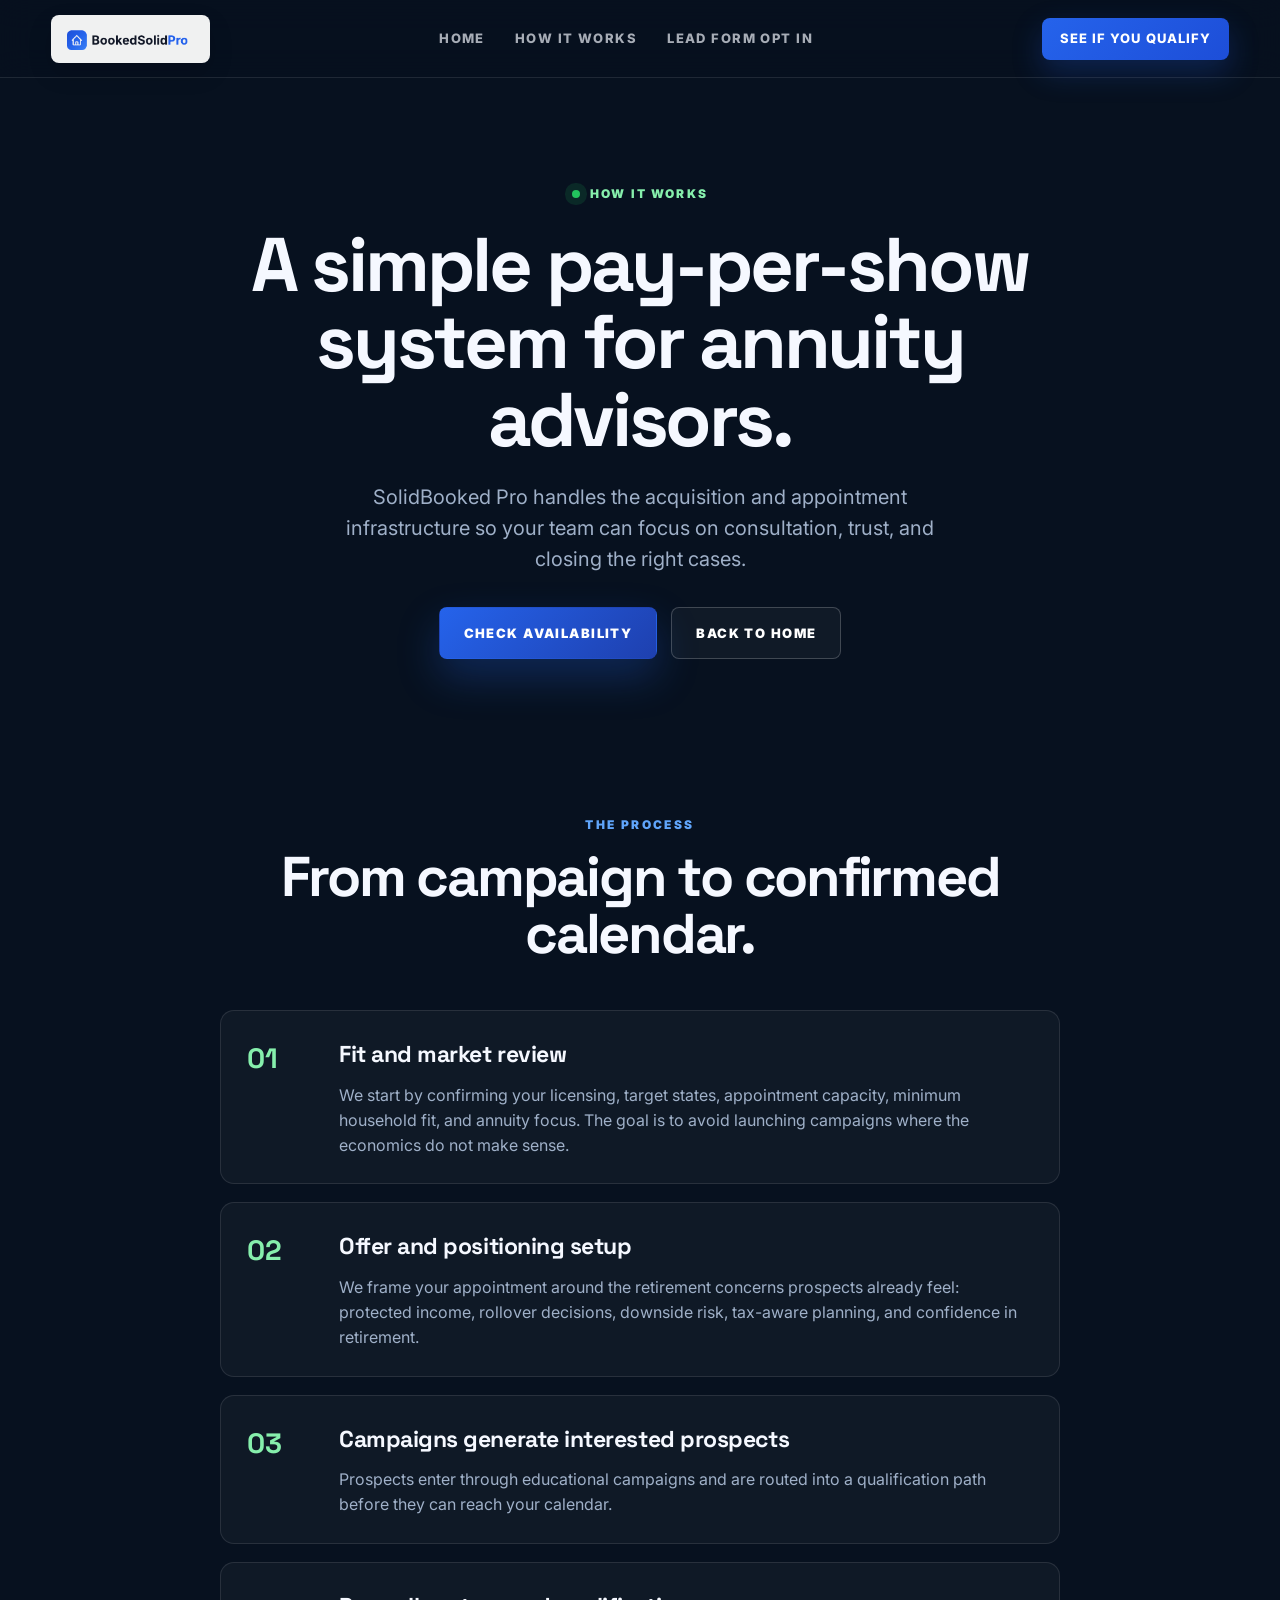
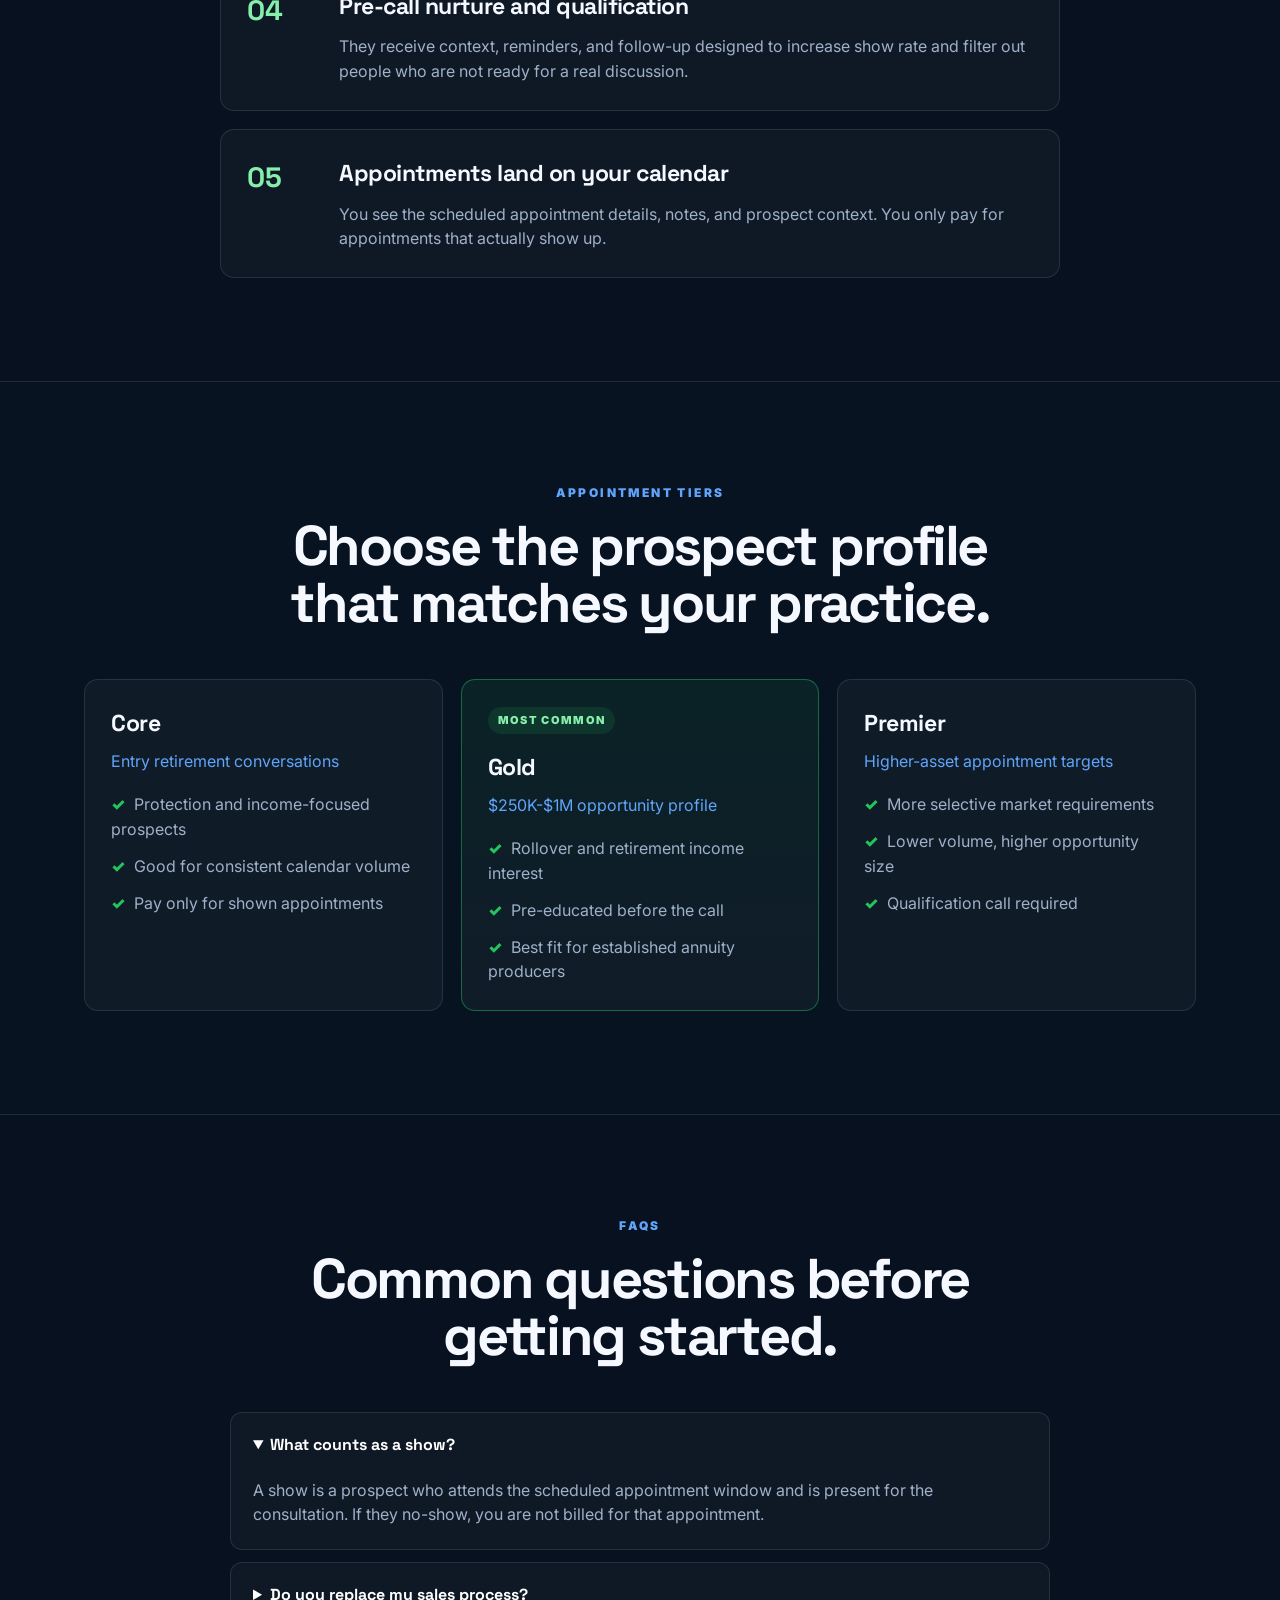
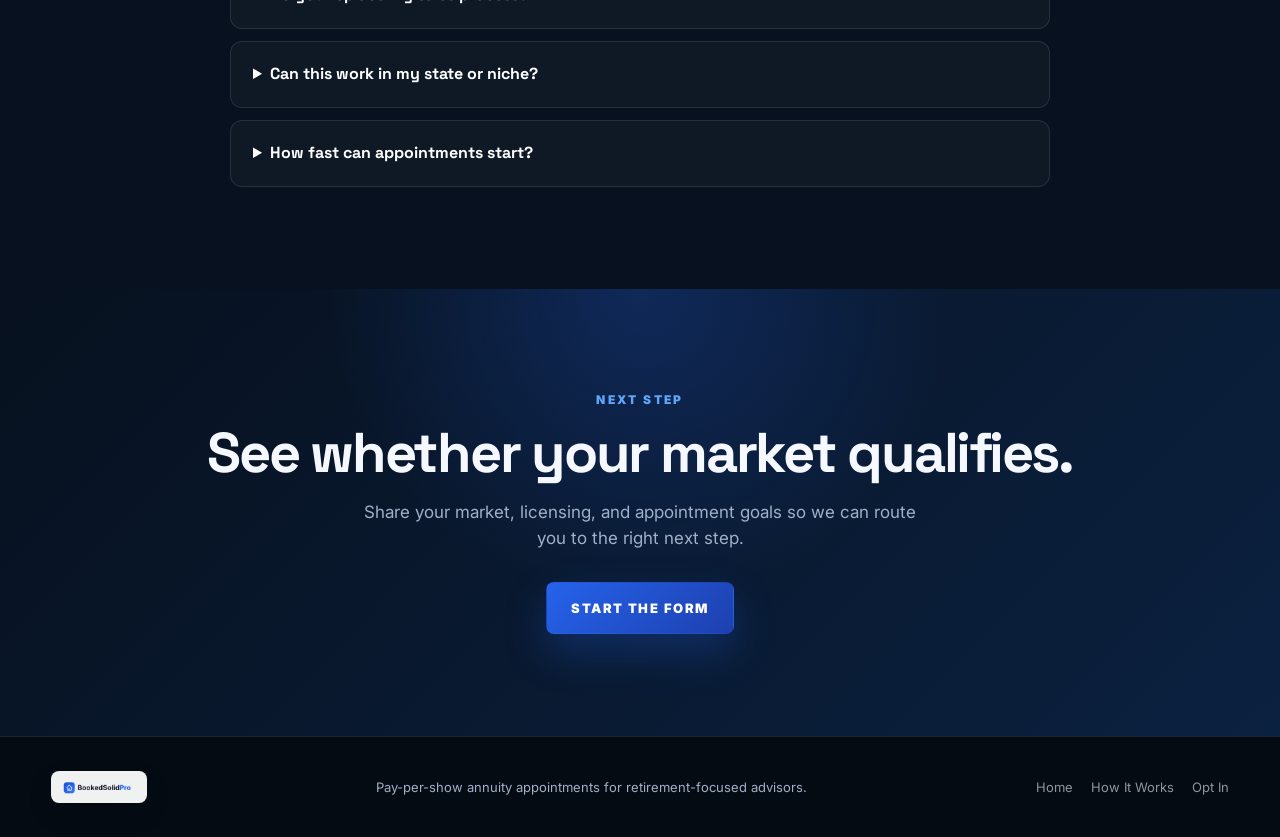
==== how-it-works/index.html @ ab2d8a5e "Build annuity appointment microsite" ====
<!doctype html>
<html lang="en">
<head>
  <meta charset="utf-8">
  <meta name="viewport" content="width=device-width, initial-scale=1">
  <title>How It Works | SolidBooked Pro</title>
  <meta name="description" content="How SolidBooked Pro qualifies, educates, books, and confirms annuity appointments on a pay-per-show model.">
  <link rel="icon" type="image/png" href="/assets/logo.png">
  <link rel="preconnect" href="https://fonts.googleapis.com">
  <link rel="preconnect" href="https://fonts.gstatic.com" crossorigin>
  <link href="https://fonts.googleapis.com/css2?family=Inter:wght@400;500;600;700;800;900&family=Space+Grotesk:wght@500;600;700&display=swap" rel="stylesheet">
  <link rel="stylesheet" href="/assets/styles.css">
</head>
<body>
  <header class="site-nav">
    <a class="brand" href="/" aria-label="SolidBooked Pro home"><img src="/assets/logo.png" alt="SolidBooked Pro"></a>
    <nav class="nav-links" aria-label="Primary navigation">
      <a href="/">Home</a>
      <a href="/how-it-works/">How It Works</a>
      <a href="/lp/promo-offer-vll/">Lead Form Opt In</a>
    </nav>
    <a class="nav-btn" href="/lp/promo-offer-vll/">See If You Qualify</a>
  </header>

  <main>
    <section class="hero centered compact">
      <p class="kicker"><span></span> How It Works</p>
      <h1>A simple pay-per-show system for annuity advisors.</h1>
      <p class="hero-lead">SolidBooked Pro handles the acquisition and appointment infrastructure so your team can focus on consultation, trust, and closing the right cases.</p>
      <div class="cta-row center">
        <a class="btn primary" href="/lp/promo-offer-vll/">Check Availability</a>
        <a class="btn secondary" href="/">Back to Home</a>
      </div>
    </section>

    <section class="section process-section">
      <div class="section-head">
        <p class="eyebrow">The Process</p>
        <h2>From campaign to confirmed calendar.</h2>
      </div>
      <div class="timeline">
        <article>
          <span>01</span>
          <div>
            <h3>Fit and market review</h3>
            <p>We start by confirming your licensing, target states, appointment capacity, minimum household fit, and annuity focus. The goal is to avoid launching campaigns where the economics do not make sense.</p>
          </div>
        </article>
        <article>
          <span>02</span>
          <div>
            <h3>Offer and positioning setup</h3>
            <p>We frame your appointment around the retirement concerns prospects already feel: protected income, rollover decisions, downside risk, tax-aware planning, and confidence in retirement.</p>
          </div>
        </article>
        <article>
          <span>03</span>
          <div>
            <h3>Campaigns generate interested prospects</h3>
            <p>Prospects enter through educational campaigns and are routed into a qualification path before they can reach your calendar.</p>
          </div>
        </article>
        <article>
          <span>04</span>
          <div>
            <h3>Pre-call nurture and qualification</h3>
            <p>They receive context, reminders, and follow-up designed to increase show rate and filter out people who are not ready for a real discussion.</p>
          </div>
        </article>
        <article>
          <span>05</span>
          <div>
            <h3>Appointments land on your calendar</h3>
            <p>You see the scheduled appointment details, notes, and prospect context. You only pay for appointments that actually show up.</p>
          </div>
        </article>
      </div>
    </section>

    <section class="section contrast">
      <div class="section-head">
        <p class="eyebrow">Appointment Tiers</p>
        <h2>Choose the prospect profile that matches your practice.</h2>
      </div>
      <div class="pricing-grid">
        <article>
          <h3>Core</h3>
          <p class="price-label">Entry retirement conversations</p>
          <ul>
            <li>Protection and income-focused prospects</li>
            <li>Good for consistent calendar volume</li>
            <li>Pay only for shown appointments</li>
          </ul>
        </article>
        <article class="featured">
          <p class="tag">Most Common</p>
          <h3>Gold</h3>
          <p class="price-label">$250K-$1M opportunity profile</p>
          <ul>
            <li>Rollover and retirement income interest</li>
            <li>Pre-educated before the call</li>
            <li>Best fit for established annuity producers</li>
          </ul>
        </article>
        <article>
          <h3>Premier</h3>
          <p class="price-label">Higher-asset appointment targets</p>
          <ul>
            <li>More selective market requirements</li>
            <li>Lower volume, higher opportunity size</li>
            <li>Qualification call required</li>
          </ul>
        </article>
      </div>
    </section>

    <section class="section faq-section">
      <div class="section-head">
        <p class="eyebrow">FAQs</p>
        <h2>Common questions before getting started.</h2>
      </div>
      <div class="faq-list">
        <details open>
          <summary>What counts as a show?</summary>
          <p>A show is a prospect who attends the scheduled appointment window and is present for the consultation. If they no-show, you are not billed for that appointment.</p>
        </details>
        <details>
          <summary>Do you replace my sales process?</summary>
          <p>No. SolidBooked Pro focuses on acquisition, qualification, booking, reminders, and pre-call education. Your advisory process, compliance language, and close remain yours.</p>
        </details>
        <details>
          <summary>Can this work in my state or niche?</summary>
          <p>That depends on licensing, market size, competition, and your appointment capacity. The opt-in form is designed to screen those factors before a launch discussion.</p>
        </details>
        <details>
          <summary>How fast can appointments start?</summary>
          <p>Most campaigns need setup, approval, and optimization time. A realistic launch conversation covers assets, calendar availability, tracking, and the first testing window.</p>
        </details>
      </div>
    </section>

    <section class="final-cta">
      <p class="eyebrow">Next Step</p>
      <h2>See whether your market qualifies.</h2>
      <p>Share your market, licensing, and appointment goals so we can route you to the right next step.</p>
      <a class="btn primary" href="/lp/promo-offer-vll/">Start the Form</a>
    </section>
  </main>

  <footer class="footer">
    <img src="/assets/logo.png" alt="SolidBooked Pro">
    <p>Pay-per-show annuity appointments for retirement-focused advisors.</p>
    <div><a href="/">Home</a><a href="/how-it-works/">How It Works</a><a href="/lp/promo-offer-vll/">Opt In</a></div>
  </footer>
</body>
</html>
---- assets/styles.css ----
:root{
  --bg:#07111f;
  --bg-2:#0a1728;
  --panel:#0d1c31;
  --panel-2:#10223a;
  --line:rgba(255,255,255,.1);
  --line-strong:rgba(89,149,255,.28);
  --text:#f5f8ff;
  --muted:#9fb0c8;
  --blue:#2563eb;
  --blue-2:#60a5fa;
  --green:#22c55e;
  --green-2:#86efac;
  --ink:#07111f;
  --white:#fff;
  --max:1160px;
  --font:'Inter',-apple-system,BlinkMacSystemFont,"Segoe UI",sans-serif;
  --display:'Space Grotesk',var(--font);
  --shadow:0 24px 80px rgba(0,0,0,.34);
}

*{box-sizing:border-box}
html{scroll-behavior:smooth}
body{
  margin:0;
  font-family:var(--font);
  color:var(--text);
  background:var(--bg);
  line-height:1.55;
  -webkit-font-smoothing:antialiased;
}
a{color:inherit;text-decoration:none}
img{display:block;max-width:100%}

.site-nav{
  position:sticky;
  top:0;
  z-index:20;
  display:flex;
  align-items:center;
  justify-content:space-between;
  gap:24px;
  min-height:78px;
  padding:0 clamp(18px,4vw,54px);
  background:rgba(7,17,31,.82);
  border-bottom:1px solid var(--line);
  backdrop-filter:blur(16px);
}
.brand,.optin-logo,.footer > img{
  display:inline-flex;
  align-items:center;
  width:max-content;
  padding:6px 9px;
  border-radius:8px;
  background:rgba(255,255,255,.94);
  box-shadow:0 10px 24px rgba(0,0,0,.14);
}
.brand img{height:36px;width:auto}
.nav-links{display:flex;align-items:center;gap:30px}
.nav-links a{
  font-size:13px;
  font-weight:800;
  letter-spacing:.11em;
  text-transform:uppercase;
  color:rgba(245,248,255,.68);
}
.nav-links a:hover{color:var(--blue-2)}
.nav-btn{
  display:inline-flex;
  align-items:center;
  justify-content:center;
  min-height:42px;
  padding:0 18px;
  border-radius:8px;
  background:linear-gradient(135deg,var(--blue),#1d4ed8);
  color:#fff;
  font-size:13px;
  font-weight:800;
  letter-spacing:.08em;
  text-transform:uppercase;
  box-shadow:0 12px 30px rgba(37,99,235,.25);
}

.hero{
  position:relative;
  max-width:var(--max);
  margin:0 auto;
  padding:clamp(58px,8vw,104px) 24px clamp(60px,8vw,110px);
}
.hero.split{
  display:grid;
  grid-template-columns:minmax(0,1fr) minmax(360px,470px);
  gap:56px;
  align-items:center;
}
.hero.centered{
  text-align:center;
  max-width:880px;
}
.hero.compact{padding-bottom:54px}
.glow{
  position:absolute;
  inset:0;
  pointer-events:none;
  background:
    radial-gradient(circle at 20% 8%,rgba(37,99,235,.22),transparent 36%),
    radial-gradient(circle at 82% 26%,rgba(34,197,94,.13),transparent 32%);
  filter:blur(4px);
}
.hero-copy,.dashboard-card,.hero.centered>*{position:relative;z-index:1}
.kicker{
  display:inline-flex;
  align-items:center;
  gap:10px;
  margin:0 0 22px;
  color:var(--green-2);
  font-size:12px;
  font-weight:900;
  letter-spacing:.18em;
  text-transform:uppercase;
}
.kicker span{
  width:8px;
  height:8px;
  border-radius:50%;
  background:var(--green);
  box-shadow:0 0 0 7px rgba(34,197,94,.13);
}
.kicker.light{color:var(--blue-2)}
.hero h1,.section h2,.final-cta h2,.optin-copy h1{
  margin:0;
  font-family:var(--display);
  font-weight:800;
  letter-spacing:-.04em;
  line-height:1.02;
}
.hero h1{font-size:clamp(42px,6.8vw,76px)}
.hero-lead{
  max-width:650px;
  margin:24px 0 0;
  color:var(--muted);
  font-size:clamp(17px,2vw,20px);
}
.center .hero-lead,.hero.centered .hero-lead{margin-left:auto;margin-right:auto}
.cta-row{display:flex;flex-wrap:wrap;gap:14px;margin-top:32px}
.cta-row.center{justify-content:center}
.btn{
  display:inline-flex;
  align-items:center;
  justify-content:center;
  min-height:52px;
  padding:0 24px;
  border:1px solid transparent;
  border-radius:8px;
  font-size:13px;
  font-weight:900;
  letter-spacing:.11em;
  text-transform:uppercase;
  transition:transform .18s ease,box-shadow .18s ease,border-color .18s ease;
}
.btn:hover{transform:translateY(-1px)}
.btn.primary{
  background:linear-gradient(135deg,var(--blue),#1e40af);
  color:#fff;
  box-shadow:0 18px 42px rgba(37,99,235,.28);
}
.btn.secondary{
  border-color:rgba(255,255,255,.2);
  color:#fff;
  background:rgba(255,255,255,.04);
}
.btn.secondary:hover{border-color:rgba(96,165,250,.7)}
.trust-row{
  display:flex;
  flex-wrap:wrap;
  align-items:center;
  gap:10px;
  margin-top:28px;
  color:rgba(245,248,255,.58);
  font-size:14px;
}
.stars{color:var(--green);letter-spacing:2px}

.dashboard-card{
  border:1px solid var(--line-strong);
  border-radius:18px;
  padding:22px;
  background:
    linear-gradient(180deg,rgba(37,99,235,.12),transparent 38%),
    rgba(13,28,49,.94);
  box-shadow:var(--shadow);
}
.card-top,.lead-list article{
  display:flex;
  justify-content:space-between;
  align-items:center;
  gap:16px;
}
.card-top{margin-bottom:18px;color:var(--muted);font-size:13px}
.card-top b{color:#fff}
.calendar-grid{
  display:grid;
  grid-template-columns:1fr 1fr;
  gap:12px;
  margin-bottom:14px;
}
.calendar-grid div{
  min-height:102px;
  padding:18px;
  border:1px solid var(--line);
  border-radius:10px;
  background:rgba(255,255,255,.035);
}
.calendar-grid b{
  display:block;
  color:var(--blue-2);
  font-family:var(--display);
  font-size:28px;
  line-height:1;
}
.calendar-grid span{display:block;margin-top:8px;color:var(--muted);font-size:12px}
.lead-list{display:grid;gap:10px}
.lead-list article{
  align-items:flex-start;
  flex-direction:column;
  padding:16px;
  border:1px solid var(--line);
  border-radius:10px;
  background:rgba(3,8,17,.36);
}
.lead-list b{font-size:14px}
.lead-list p{margin:4px 0 0;color:var(--muted);font-size:13px}
.status{
  display:inline-flex;
  padding:4px 8px;
  border-radius:999px;
  background:rgba(96,165,250,.12);
  color:#bfdbfe;
  font-size:11px;
  font-weight:800;
  text-transform:uppercase;
  letter-spacing:.08em;
}
.status.hot{background:rgba(34,197,94,.14);color:#bbf7d0}
.status.cool{background:rgba(255,255,255,.08);color:#d8e4f5}

.stats-band{
  display:grid;
  grid-template-columns:repeat(4,1fr);
  max-width:var(--max);
  margin:0 auto;
  padding:34px 24px;
  border-top:1px solid var(--line);
  border-bottom:1px solid var(--line);
  background:#060d18;
}
.stats-band div{text-align:center;padding:10px 18px}
.stats-band b{
  display:block;
  color:var(--blue-2);
  font-family:var(--display);
  font-size:clamp(22px,3vw,34px);
  line-height:1.05;
}
.stats-band span{display:block;margin-top:8px;color:var(--muted);font-size:13px}

.section{
  max-width:var(--max);
  margin:0 auto;
  padding:clamp(70px,8vw,108px) 24px;
}
.contrast{
  max-width:none;
  padding-left:max(24px,calc((100vw - var(--max))/2 + 24px));
  padding-right:max(24px,calc((100vw - var(--max))/2 + 24px));
  background:#081321;
  border-block:1px solid var(--line);
}
.section-head{text-align:center;max-width:790px;margin:0 auto 48px}
.eyebrow{
  margin:0 0 14px;
  color:var(--blue-2);
  font-size:12px;
  font-weight:900;
  letter-spacing:.2em;
  text-transform:uppercase;
}
.section h2,.final-cta h2{font-size:clamp(32px,4.6vw,56px)}
.section-head p:last-child{
  margin:18px auto 0;
  color:var(--muted);
  font-size:17px;
}
.pillar-stack{display:grid;gap:18px}
.pillar{
  display:grid;
  grid-template-columns:74px 1fr;
  gap:24px;
  padding:28px;
  border:1px solid var(--line);
  border-radius:16px;
  background:linear-gradient(135deg,rgba(37,99,235,.09),rgba(255,255,255,.025));
}
.num{
  display:flex;
  align-items:center;
  justify-content:center;
  width:56px;
  height:56px;
  border-radius:10px;
  background:rgba(37,99,235,.16);
  color:var(--blue-2);
  font-family:var(--display);
  font-weight:800;
}
.pillar h3,.feature-grid h3,.testimonial-grid h3,.timeline h3,.pricing-grid h3{
  margin:0;
  font-family:var(--display);
  font-size:23px;
  letter-spacing:-.02em;
}
.pillar p,.feature-grid p,.timeline p{
  margin:10px 0 0;
  color:var(--muted);
}
.problem{color:#fda4af!important}
.solution{color:#b7c8df!important}

.feature-grid{
  display:grid;
  grid-template-columns:repeat(3,1fr);
  gap:18px;
}
.feature-grid article,.testimonial-grid article,.pricing-grid article{
  padding:26px;
  border:1px solid var(--line);
  border-radius:14px;
  background:rgba(255,255,255,.035);
}
.feature-grid article:hover,.pricing-grid article:hover{border-color:var(--line-strong)}
.testimonial-grid{
  display:grid;
  grid-template-columns:1fr 1fr;
  gap:18px;
}
.testimonial-grid p{
  margin:16px 0;
  color:#d6e2f4;
  font-size:17px;
}
.testimonial-grid b{color:var(--muted);font-size:13px}

.final-cta{
  position:relative;
  overflow:hidden;
  text-align:center;
  padding:clamp(70px,8vw,112px) 24px;
  background:
    radial-gradient(circle at 50% 0,rgba(37,99,235,.24),transparent 40%),
    linear-gradient(135deg,#07111f,#0b2140);
}
.final-cta p:not(.eyebrow){
  max-width:560px;
  margin:18px auto 30px;
  color:var(--muted);
  font-size:17px;
}

.timeline{max-width:840px;margin:0 auto;display:grid;gap:18px}
.timeline article{
  display:grid;
  grid-template-columns:70px 1fr;
  gap:22px;
  padding:26px;
  border:1px solid var(--line);
  border-radius:14px;
  background:rgba(255,255,255,.035);
}
.timeline span{
  color:var(--green-2);
  font-family:var(--display);
  font-weight:800;
  font-size:28px;
}
.pricing-grid{
  display:grid;
  grid-template-columns:repeat(3,1fr);
  gap:18px;
}
.pricing-grid article{position:relative}
.pricing-grid .featured{
  border-color:rgba(34,197,94,.45);
  background:linear-gradient(180deg,rgba(34,197,94,.09),rgba(255,255,255,.035));
}
.tag{
  display:inline-flex;
  margin:0 0 16px;
  padding:5px 10px;
  border-radius:999px;
  color:var(--green-2);
  background:rgba(34,197,94,.12);
  font-size:11px;
  font-weight:900;
  letter-spacing:.12em;
  text-transform:uppercase;
}
.price-label{margin:8px 0 18px;color:var(--blue-2)}
.pricing-grid ul{list-style:none;margin:0;padding:0;display:grid;gap:12px}
.pricing-grid li{color:var(--muted)}
.pricing-grid li:before{content:"✓";color:var(--green);font-weight:900;margin-right:9px}
.faq-list{max-width:820px;margin:0 auto;display:grid;gap:12px}
details{
  border:1px solid var(--line);
  border-radius:12px;
  background:rgba(255,255,255,.035);
}
summary{
  cursor:pointer;
  padding:20px 22px;
  color:#fff;
  font-family:var(--display);
  font-weight:700;
}
details p{margin:0;padding:0 22px 22px;color:var(--muted)}

.footer{
  display:flex;
  align-items:center;
  justify-content:space-between;
  gap:24px;
  padding:34px clamp(18px,4vw,54px);
  border-top:1px solid var(--line);
  background:#050b13;
}
.footer img{height:32px;width:auto}
.footer p{margin:0;color:var(--muted);font-size:13px}
.footer div{display:flex;gap:18px;flex-wrap:wrap}
.footer a{color:rgba(245,248,255,.58);font-size:13px}
.footer a:hover{color:var(--blue-2)}

.optin-body{
  min-height:100vh;
  background:
    radial-gradient(circle at 12% 12%,rgba(37,99,235,.28),transparent 34%),
    radial-gradient(circle at 86% 22%,rgba(34,197,94,.18),transparent 30%),
    #06101d;
}
.optin-page{min-height:100vh}
.optin-hero{
  min-height:100vh;
  display:grid;
  grid-template-columns:minmax(0,1fr) minmax(360px,500px);
  gap:54px;
  align-items:center;
  max-width:1180px;
  margin:0 auto;
  padding:42px 24px 64px;
}
.optin-logo{
  position:absolute;
  top:26px;
  left:clamp(20px,4vw,52px);
}
.optin-logo img{height:36px;width:auto}
.optin-copy{padding-top:72px}
.optin-copy h1{font-size:clamp(38px,5.6vw,66px)}
.optin-copy p:not(.kicker){
  max-width:610px;
  margin:22px 0 0;
  color:var(--muted);
  font-size:18px;
}
.optin-points{display:grid;gap:14px;margin-top:34px;max-width:610px}
.optin-points div{
  display:flex;
  align-items:center;
  gap:14px;
  padding:16px;
  border:1px solid var(--line);
  border-radius:12px;
  background:rgba(255,255,255,.045);
}
.optin-points b{
  display:flex;
  align-items:center;
  justify-content:center;
  width:32px;
  height:32px;
  border-radius:50%;
  background:rgba(34,197,94,.14);
  color:var(--green-2);
}
.optin-points span{color:#d9e5f6;font-weight:600}
.optin-card{
  padding:28px;
  border:1px solid rgba(96,165,250,.24);
  border-radius:18px;
  background:rgba(255,255,255,.96);
  color:var(--ink);
  box-shadow:var(--shadow);
}
.form-head{text-align:center;margin-bottom:22px}
.form-head span{
  display:inline-flex;
  padding:5px 10px;
  border-radius:999px;
  background:#eaf1ff;
  color:#1d4ed8;
  font-size:11px;
  font-weight:900;
  letter-spacing:.12em;
  text-transform:uppercase;
}
.form-head h2{
  margin:12px 0 4px;
  color:var(--ink);
  font-family:var(--display);
  font-size:30px;
  letter-spacing:-.03em;
}
.form-head p{margin:0;color:#61708a}
.optin-card label{
  display:grid;
  gap:7px;
  margin-bottom:14px;
  color:#1a2a42;
  font-size:13px;
  font-weight:800;
}
.optin-card input,.optin-card textarea,.optin-card select{
  width:100%;
  border:1.5px solid #dce5f3;
  border-radius:8px;
  padding:13px 14px;
  background:#fff;
  color:#07111f;
  font:inherit;
  font-size:15px;
}
.optin-card input:focus,.optin-card textarea:focus,.optin-card select:focus{
  outline:none;
  border-color:var(--blue);
  box-shadow:0 0 0 4px rgba(37,99,235,.12);
}
.consent{
  grid-template-columns:18px 1fr!important;
  align-items:start;
  gap:10px!important;
  color:#5b6880!important;
  font-size:12px!important;
  line-height:1.45;
}
.consent input{width:18px;height:18px;margin-top:1px;accent-color:var(--blue)}
.form-btn{width:100%;border:0;margin-top:6px}
.fine-print{
  margin:14px 0 0;
  color:#718099;
  text-align:center;
  font-size:12px;
}

@media(max-width:940px){
  .nav-links{display:none}
  .site-nav{min-height:68px}
  .hero.split,.optin-hero{grid-template-columns:1fr}
  .dashboard-card{max-width:620px}
  .stats-band,.feature-grid,.pricing-grid{grid-template-columns:1fr 1fr}
  .optin-card{max-width:620px}
}
@media(max-width:680px){
  .site-nav{gap:12px}
  .brand img,.optin-logo img{height:30px}
  .nav-btn{display:none}
  .hero{padding-left:18px;padding-right:18px}
  .hero h1,.optin-copy h1{font-size:clamp(36px,11vw,54px)}
  .cta-row .btn{width:100%}
  .stats-band,.feature-grid,.testimonial-grid,.pricing-grid{grid-template-columns:1fr}
  .pillar,.timeline article{grid-template-columns:1fr}
  .calendar-grid{grid-template-columns:1fr}
  .footer{align-items:flex-start;flex-direction:column}
  .optin-hero{padding:34px 18px 48px}
  .optin-logo{position:static;margin-bottom:18px}
  .optin-copy{padding-top:0}
  .optin-card{padding:22px}
}
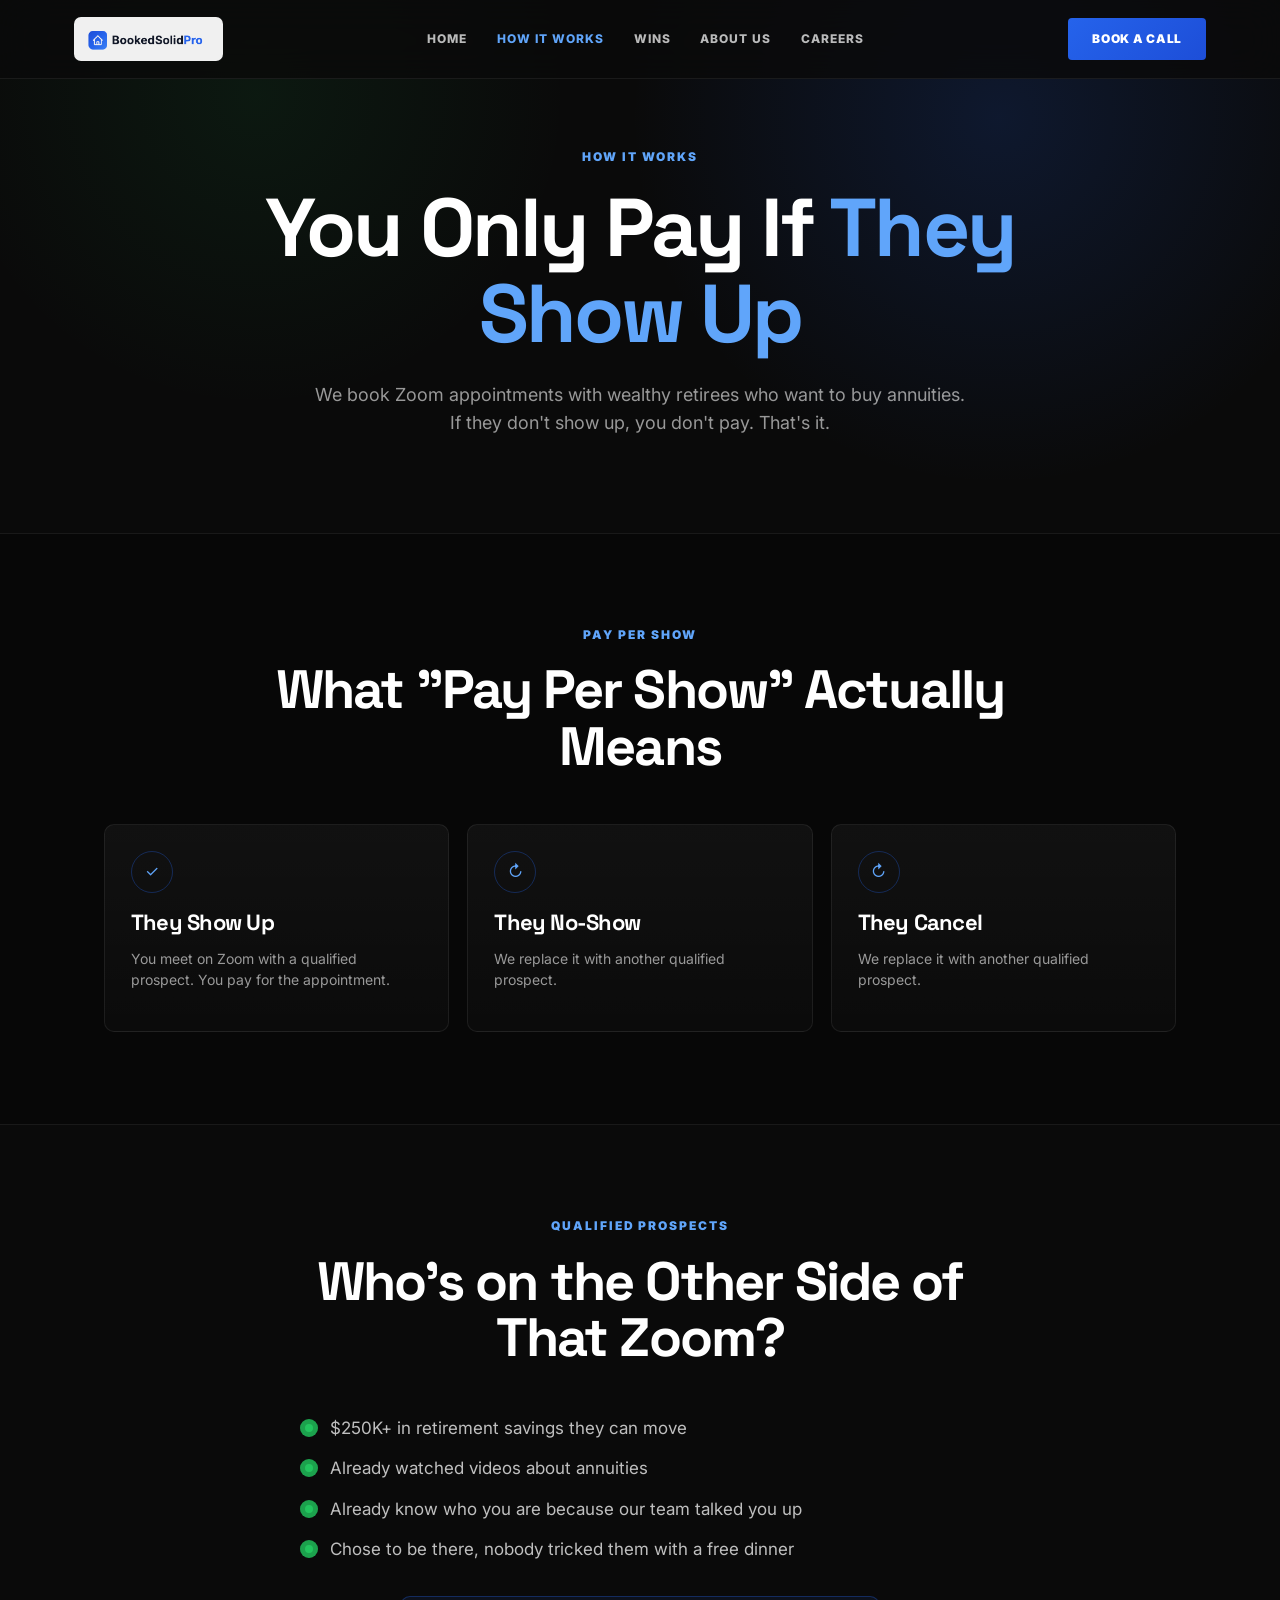
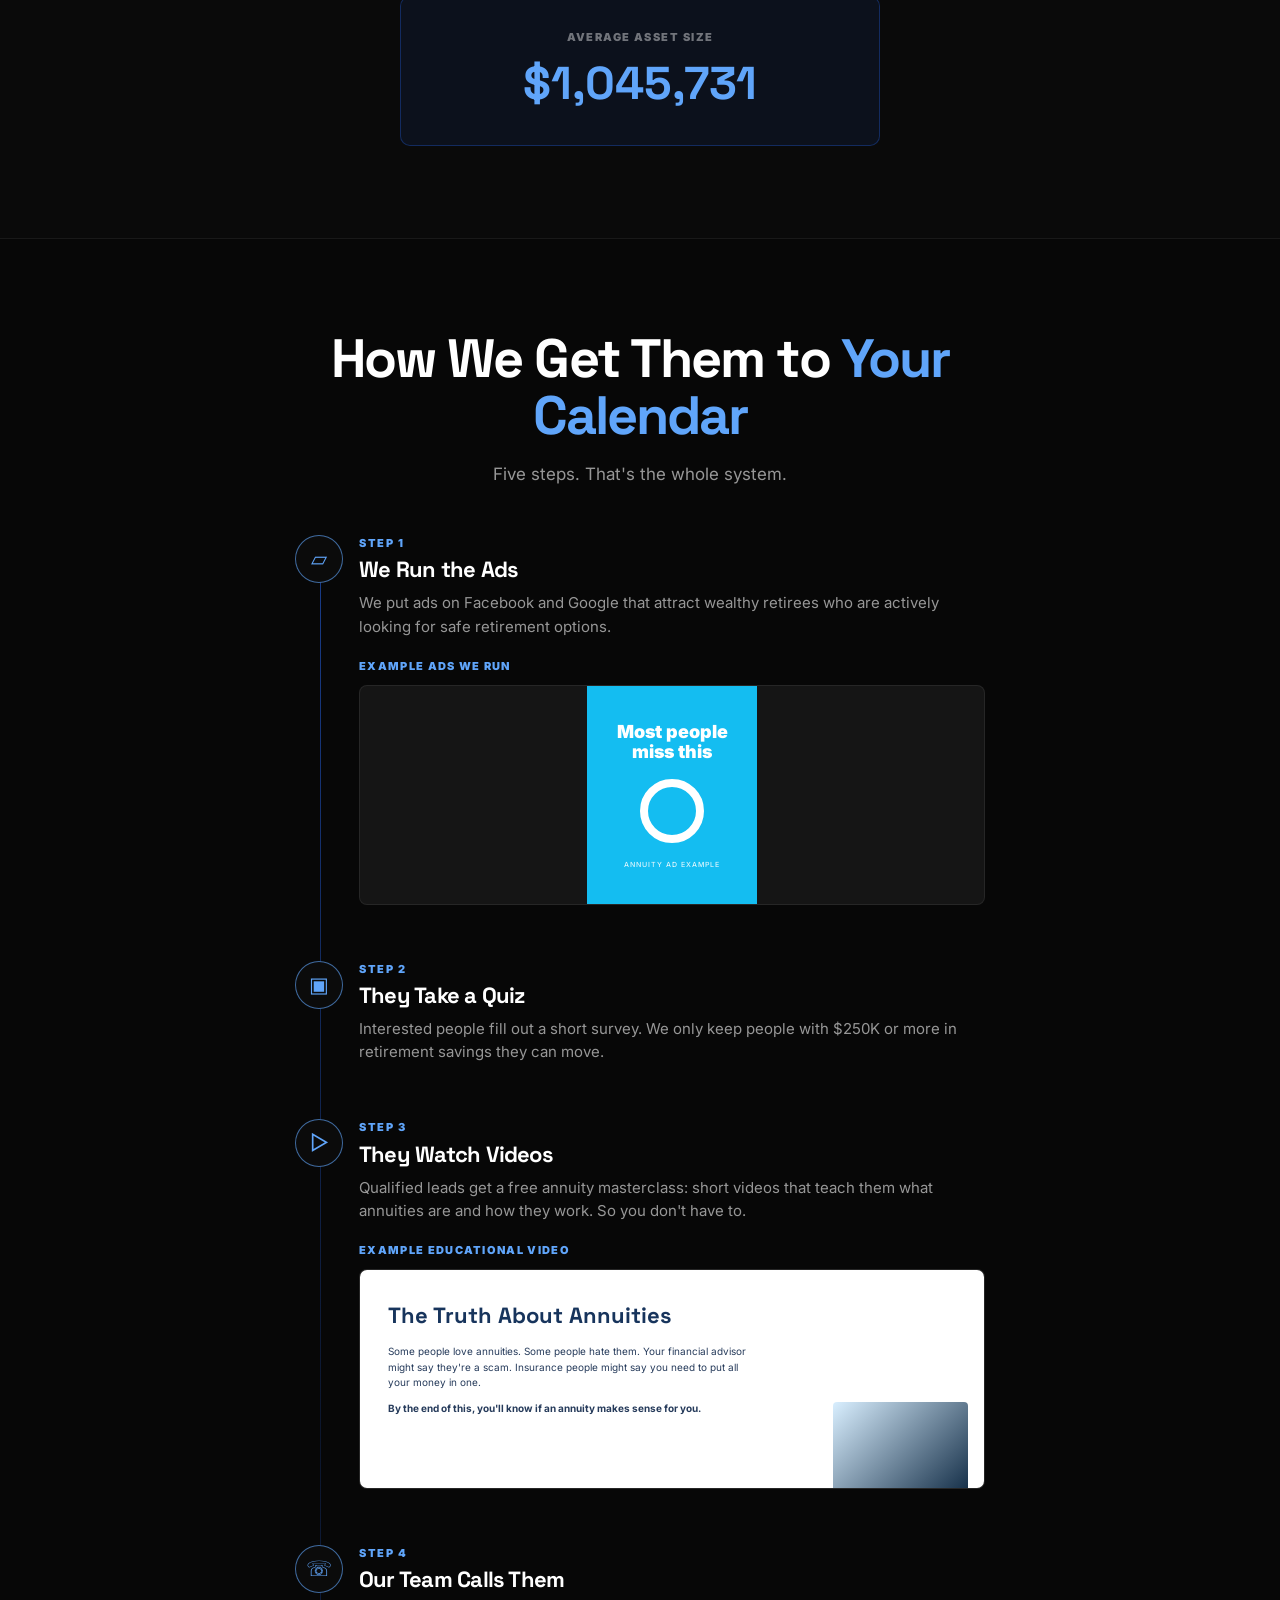
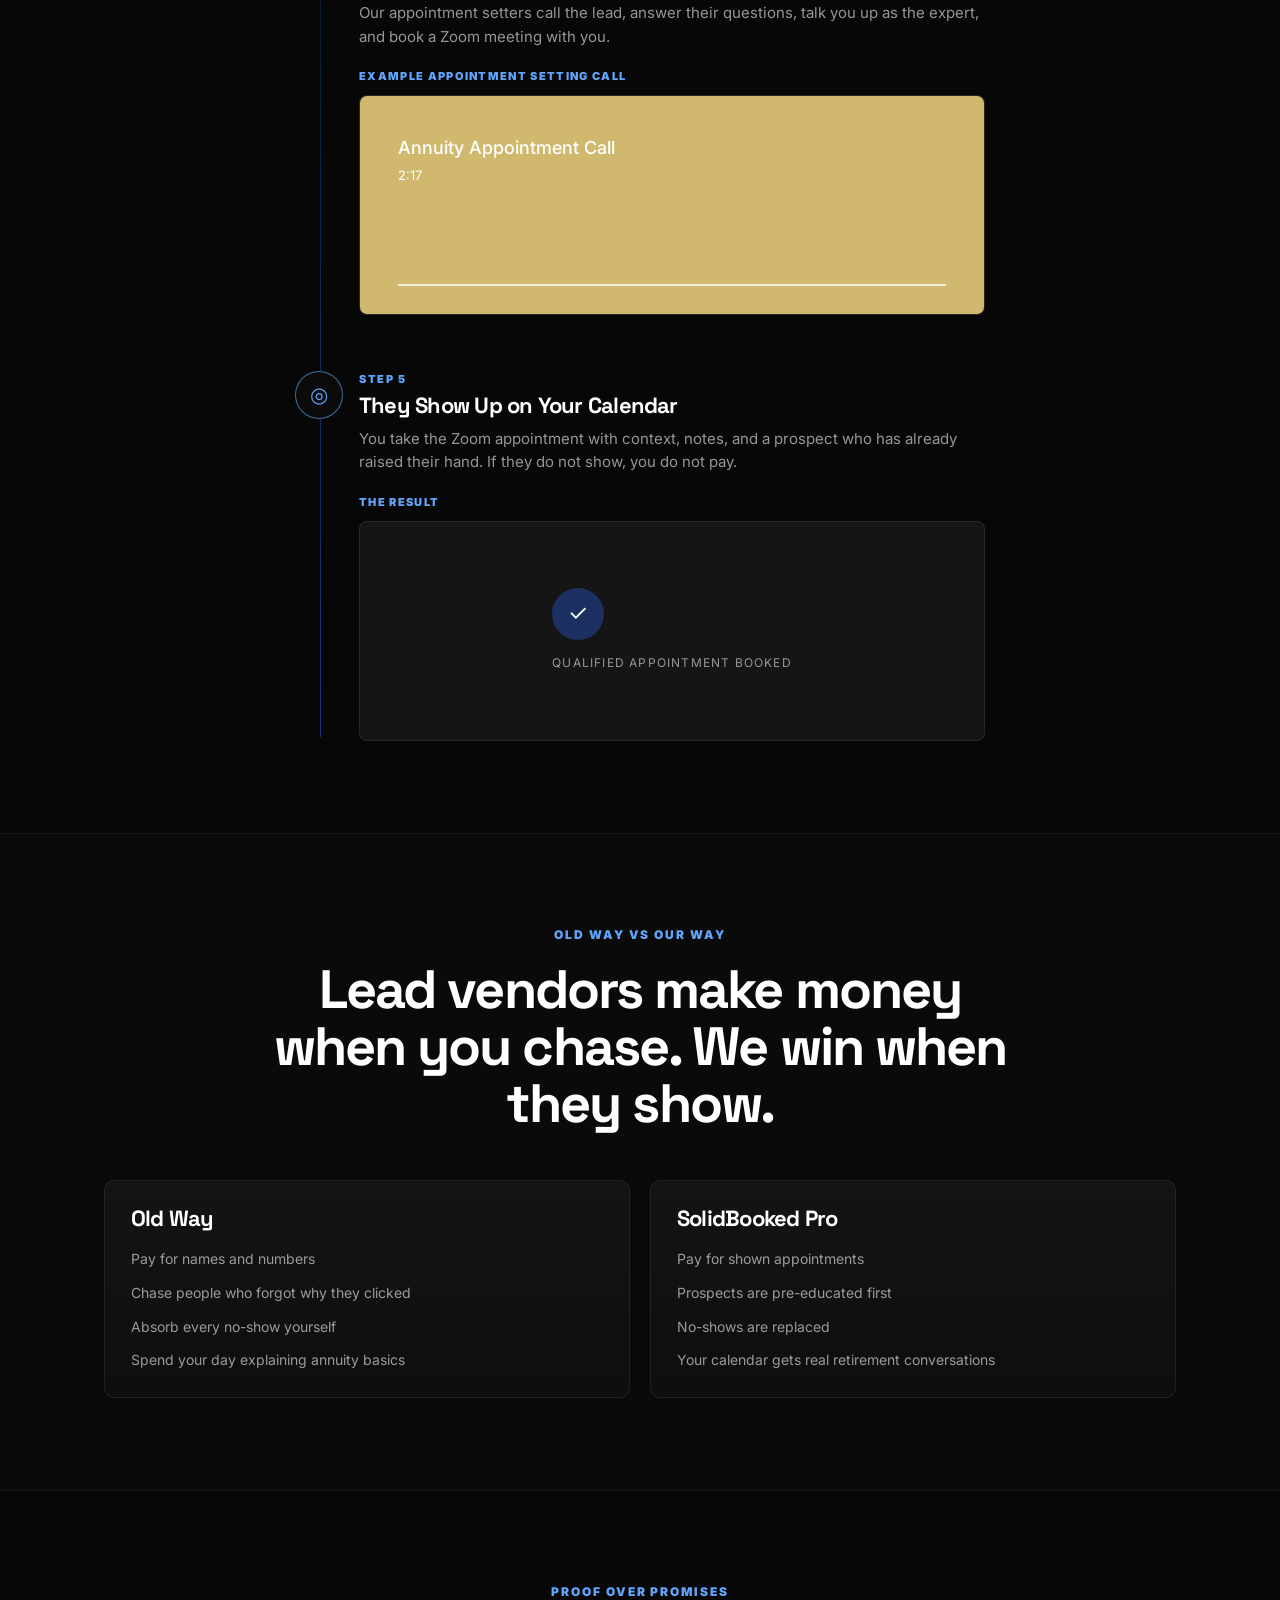
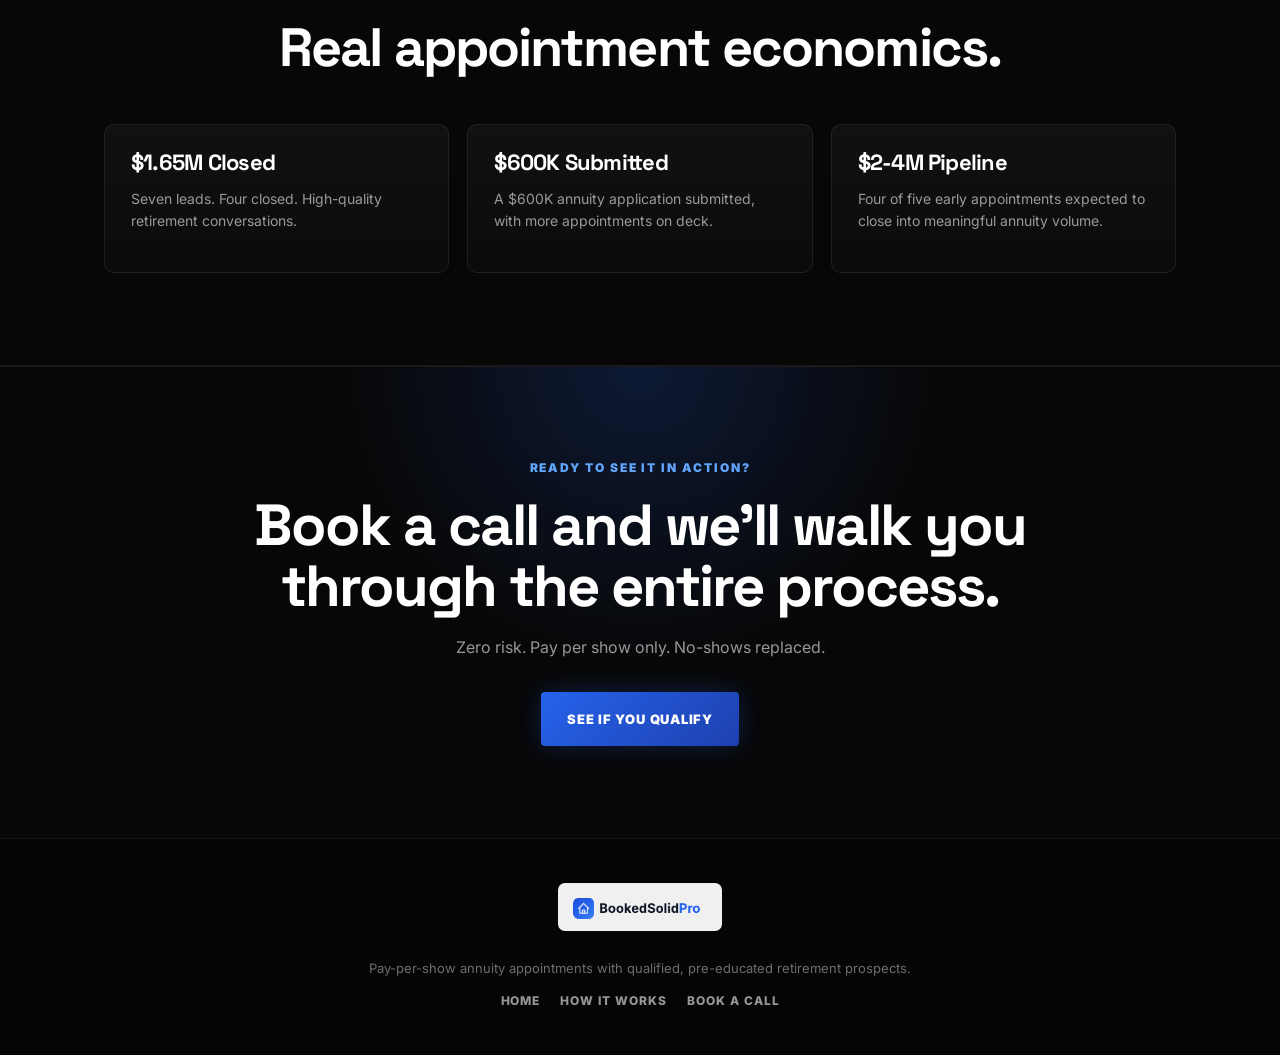
==== commit b70aec8d: "Match inspected AAM page structure" ====
--- a/how-it-works/index.html
+++ b/how-it-works/index.html
@@ -4,153 +4,159 @@
   <meta charset="utf-8">
   <meta name="viewport" content="width=device-width, initial-scale=1">
   <title>How It Works | SolidBooked Pro</title>
-  <meta name="description" content="How SolidBooked Pro qualifies, educates, books, and confirms annuity appointments on a pay-per-show model.">
-  <link rel="icon" type="image/png" href="/assets/logo.png">
+  <meta name="description" content="How SolidBooked Pro gets qualified annuity prospects to your calendar on a pay-per-show model.">
+  <link rel="icon" type="image/png" href="../assets/logo.png">
   <link rel="preconnect" href="https://fonts.googleapis.com">
   <link rel="preconnect" href="https://fonts.gstatic.com" crossorigin>
-  <link href="https://fonts.googleapis.com/css2?family=Inter:wght@400;500;600;700;800;900&family=Space+Grotesk:wght@500;600;700&display=swap" rel="stylesheet">
-  <link rel="stylesheet" href="/assets/styles.css">
+  <link href="https://fonts.googleapis.com/css2?family=Inter:wght@400;500;600;700;800;900&family=Space+Grotesk:wght@600;700;800&display=swap" rel="stylesheet">
+  <link rel="stylesheet" href="../assets/styles.css">
 </head>
 <body>
   <header class="site-nav">
-    <a class="brand" href="/" aria-label="SolidBooked Pro home"><img src="/assets/logo.png" alt="SolidBooked Pro"></a>
-    <nav class="nav-links" aria-label="Primary navigation">
-      <a href="/">Home</a>
-      <a href="/how-it-works/">How It Works</a>
-      <a href="/lp/promo-offer-vll/">Lead Form Opt In</a>
-    </nav>
-    <a class="nav-btn" href="/lp/promo-offer-vll/">See If You Qualify</a>
+    <div class="nav-inner">
+      <a class="brand" href="../" aria-label="SolidBooked Pro home"><img src="../assets/logo.png" alt="SolidBooked Pro"></a>
+      <nav class="nav-links" aria-label="Primary navigation">
+        <a href="../">Home</a>
+        <a class="active" href="./">How It Works</a>
+        <a href="../#wins">Wins</a>
+        <a href="../#about">About Us</a>
+        <a href="../#careers">Careers</a>
+      </nav>
+      <a class="nav-btn" href="../lp/promo-offer-vll/">Book a Call</a>
+    </div>
   </header>
 
   <main>
-    <section class="hero centered compact">
-      <p class="kicker"><span></span> How It Works</p>
-      <h1>A simple pay-per-show system for annuity advisors.</h1>
-      <p class="hero-lead">SolidBooked Pro handles the acquisition and appointment infrastructure so your team can focus on consultation, trust, and closing the right cases.</p>
-      <div class="cta-row center">
-        <a class="btn primary" href="/lp/promo-offer-vll/">Check Availability</a>
-        <a class="btn secondary" href="/">Back to Home</a>
+    <section class="hero">
+      <div class="container" style="text-align:center;max-width:900px">
+        <p class="eyebrow">How It Works</p>
+        <h1 style="margin:auto">You Only Pay If <span class="accent">They Show Up</span></h1>
+        <p class="hero-lead" style="margin-left:auto;margin-right:auto">We book Zoom appointments with wealthy retirees who want to buy annuities. If they don't show up, you don't pay. That's it.</p>
       </div>
     </section>
 
-    <section class="section process-section">
-      <div class="section-head">
-        <p class="eyebrow">The Process</p>
-        <h2>From campaign to confirmed calendar.</h2>
-      </div>
-      <div class="timeline">
-        <article>
-          <span>01</span>
-          <div>
-            <h3>Fit and market review</h3>
-            <p>We start by confirming your licensing, target states, appointment capacity, minimum household fit, and annuity focus. The goal is to avoid launching campaigns where the economics do not make sense.</p>
-          </div>
-        </article>
-        <article>
-          <span>02</span>
-          <div>
-            <h3>Offer and positioning setup</h3>
-            <p>We frame your appointment around the retirement concerns prospects already feel: protected income, rollover decisions, downside risk, tax-aware planning, and confidence in retirement.</p>
-          </div>
-        </article>
-        <article>
-          <span>03</span>
-          <div>
-            <h3>Campaigns generate interested prospects</h3>
-            <p>Prospects enter through educational campaigns and are routed into a qualification path before they can reach your calendar.</p>
-          </div>
-        </article>
-        <article>
-          <span>04</span>
-          <div>
-            <h3>Pre-call nurture and qualification</h3>
-            <p>They receive context, reminders, and follow-up designed to increase show rate and filter out people who are not ready for a real discussion.</p>
-          </div>
-        </article>
-        <article>
-          <span>05</span>
-          <div>
-            <h3>Appointments land on your calendar</h3>
-            <p>You see the scheduled appointment details, notes, and prospect context. You only pay for appointments that actually show up.</p>
-          </div>
-        </article>
+    <section class="section alt">
+      <div class="container">
+        <div class="section-head">
+          <p class="eyebrow">Pay Per Show</p>
+          <h2>What "Pay Per Show" Actually Means</h2>
+        </div>
+        <div class="cards-3">
+          <article class="dark-card"><div class="icon">✓</div><h3>They Show Up</h3><p>You meet on Zoom with a qualified prospect. You pay for the appointment.</p></article>
+          <article class="dark-card"><div class="icon">↻</div><h3>They No-Show</h3><p>We replace it with another qualified prospect.</p></article>
+          <article class="dark-card"><div class="icon">↻</div><h3>They Cancel</h3><p>We replace it with another qualified prospect.</p></article>
+        </div>
       </div>
     </section>
 
-    <section class="section contrast">
-      <div class="section-head">
-        <p class="eyebrow">Appointment Tiers</p>
-        <h2>Choose the prospect profile that matches your practice.</h2>
-      </div>
-      <div class="pricing-grid">
-        <article>
-          <h3>Core</h3>
-          <p class="price-label">Entry retirement conversations</p>
-          <ul>
-            <li>Protection and income-focused prospects</li>
-            <li>Good for consistent calendar volume</li>
-            <li>Pay only for shown appointments</li>
-          </ul>
-        </article>
-        <article class="featured">
-          <p class="tag">Most Common</p>
-          <h3>Gold</h3>
-          <p class="price-label">$250K-$1M opportunity profile</p>
-          <ul>
-            <li>Rollover and retirement income interest</li>
-            <li>Pre-educated before the call</li>
-            <li>Best fit for established annuity producers</li>
-          </ul>
-        </article>
-        <article>
-          <h3>Premier</h3>
-          <p class="price-label">Higher-asset appointment targets</p>
-          <ul>
-            <li>More selective market requirements</li>
-            <li>Lower volume, higher opportunity size</li>
-            <li>Qualification call required</li>
-          </ul>
-        </article>
+    <section class="section">
+      <div class="container">
+        <div class="section-head">
+          <p class="eyebrow">Qualified Prospects</p>
+          <h2>Who's on the Other Side of That Zoom?</h2>
+        </div>
+        <ul class="check-list">
+          <li>$250K+ in retirement savings they can move</li>
+          <li>Already watched videos about annuities</li>
+          <li>Already know who you are because our team talked you up</li>
+          <li>Chose to be there, nobody tricked them with a free dinner</li>
+        </ul>
+        <div class="avg-box"><span>Average Asset Size</span><b>$1,045,731</b></div>
       </div>
     </section>
 
-    <section class="section faq-section">
-      <div class="section-head">
-        <p class="eyebrow">FAQs</p>
-        <h2>Common questions before getting started.</h2>
+    <section class="section alt">
+      <div class="container">
+        <div class="section-head">
+          <h2>How We Get Them to <span class="accent">Your Calendar</span></h2>
+          <p>Five steps. That's the whole system.</p>
+        </div>
+        <div class="timeline-wrap">
+          <article class="step">
+            <div class="step-icon">▱</div>
+            <small>Step 1</small>
+            <h3>We Run the Ads</h3>
+            <p>We put ads on Facebook and Google that attract wealthy retirees who are actively looking for safe retirement options.</p>
+            <div class="media-label">Example Ads We Run</div>
+            <div class="media-card"><div class="ad-mock">Most people<br>miss this<div class="coin"></div><small>Annuity ad example</small></div></div>
+          </article>
+
+          <article class="step">
+            <div class="step-icon">▣</div>
+            <small>Step 2</small>
+            <h3>They Take a Quiz</h3>
+            <p>Interested people fill out a short survey. We only keep people with $250K or more in retirement savings they can move.</p>
+          </article>
+
+          <article class="step">
+            <div class="step-icon">▷</div>
+            <small>Step 3</small>
+            <h3>They Watch Videos</h3>
+            <p>Qualified leads get a free annuity masterclass: short videos that teach them what annuities are and how they work. So you don't have to.</p>
+            <div class="media-label">Example Educational Video</div>
+            <div class="media-card"><div class="video-mock"><h4>The Truth About Annuities</h4><p>Some people love annuities. Some people hate them. Your financial advisor might say they're a scam. Insurance people might say you need to put all your money in one.</p><p><strong>By the end of this, you'll know if an annuity makes sense for you.</strong></p><div class="pip"></div></div></div>
+          </article>
+
+          <article class="step">
+            <div class="step-icon">☏</div>
+            <small>Step 4</small>
+            <h3>Our Team Calls Them</h3>
+            <p>Our appointment setters call the lead, answer their questions, talk you up as the expert, and book a Zoom meeting with you.</p>
+            <div class="media-label">Example Appointment Setting Call</div>
+            <div class="media-card"><div class="call-mock"><b>Annuity Appointment Call</b><span>2:17</span></div></div>
+          </article>
+
+          <article class="step">
+            <div class="step-icon">◎</div>
+            <small>Step 5</small>
+            <h3>They Show Up on Your Calendar</h3>
+            <p>You take the Zoom appointment with context, notes, and a prospect who has already raised their hand. If they do not show, you do not pay.</p>
+            <div class="media-label">The Result</div>
+            <div class="media-card"><div style="text-align:center"><div class="play">✓</div><p style="margin-top:14px;color:rgba(255,255,255,.55);font-size:12px;text-transform:uppercase;letter-spacing:.1em">Qualified appointment booked</p></div></div>
+          </article>
+        </div>
       </div>
-      <div class="faq-list">
-        <details open>
-          <summary>What counts as a show?</summary>
-          <p>A show is a prospect who attends the scheduled appointment window and is present for the consultation. If they no-show, you are not billed for that appointment.</p>
-        </details>
-        <details>
-          <summary>Do you replace my sales process?</summary>
-          <p>No. SolidBooked Pro focuses on acquisition, qualification, booking, reminders, and pre-call education. Your advisory process, compliance language, and close remain yours.</p>
-        </details>
-        <details>
-          <summary>Can this work in my state or niche?</summary>
-          <p>That depends on licensing, market size, competition, and your appointment capacity. The opt-in form is designed to screen those factors before a launch discussion.</p>
-        </details>
-        <details>
-          <summary>How fast can appointments start?</summary>
-          <p>Most campaigns need setup, approval, and optimization time. A realistic launch conversation covers assets, calendar availability, tracking, and the first testing window.</p>
-        </details>
+    </section>
+
+    <section class="section">
+      <div class="container">
+        <div class="section-head">
+          <p class="eyebrow">Old Way vs Our Way</p>
+          <h2>Lead vendors make money when you chase. We win when they show.</h2>
+        </div>
+        <div class="vs-grid">
+          <article class="dark-card"><h3>Old Way</h3><ul><li>Pay for names and numbers</li><li>Chase people who forgot why they clicked</li><li>Absorb every no-show yourself</li><li>Spend your day explaining annuity basics</li></ul></article>
+          <article class="dark-card"><h3>SolidBooked Pro</h3><ul><li>Pay for shown appointments</li><li>Prospects are pre-educated first</li><li>No-shows are replaced</li><li>Your calendar gets real retirement conversations</li></ul></article>
+        </div>
+      </div>
+    </section>
+
+    <section class="section alt">
+      <div class="container">
+        <div class="section-head">
+          <p class="eyebrow">Proof Over Promises</p>
+          <h2>Real appointment economics.</h2>
+        </div>
+        <div class="proof-grid">
+          <article class="dark-card"><h3>$1.65M Closed</h3><p>Seven leads. Four closed. High-quality retirement conversations.</p></article>
+          <article class="dark-card"><h3>$600K Submitted</h3><p>A $600K annuity application submitted, with more appointments on deck.</p></article>
+          <article class="dark-card"><h3>$2-4M Pipeline</h3><p>Four of five early appointments expected to close into meaningful annuity volume.</p></article>
+        </div>
       </div>
     </section>
 
     <section class="final-cta">
-      <p class="eyebrow">Next Step</p>
-      <h2>See whether your market qualifies.</h2>
-      <p>Share your market, licensing, and appointment goals so we can route you to the right next step.</p>
-      <a class="btn primary" href="/lp/promo-offer-vll/">Start the Form</a>
+      <p class="eyebrow">Ready to See It in Action?</p>
+      <h2>Book a call and we'll walk you through the entire process.</h2>
+      <p>Zero risk. Pay per show only. No-shows replaced.</p>
+      <div class="cta-row center"><a class="btn primary" href="../lp/promo-offer-vll/">See If You Qualify</a></div>
     </section>
   </main>
 
   <footer class="footer">
-    <img src="/assets/logo.png" alt="SolidBooked Pro">
-    <p>Pay-per-show annuity appointments for retirement-focused advisors.</p>
-    <div><a href="/">Home</a><a href="/how-it-works/">How It Works</a><a href="/lp/promo-offer-vll/">Opt In</a></div>
+    <a class="footer-logo" href="../"><img src="../assets/logo.png" alt="SolidBooked Pro"></a>
+    <p>Pay-per-show annuity appointments with qualified, pre-educated retirement prospects.</p>
+    <div><a href="../">Home</a><a href="./">How It Works</a><a href="../lp/promo-offer-vll/">Book a Call</a></div>
   </footer>
 </body>
 </html>
--- a/assets/styles.css
+++ b/assets/styles.css
@@ -1,585 +1,86 @@
 :root{
-  --bg:#07111f;
-  --bg-2:#0a1728;
-  --panel:#0d1c31;
-  --panel-2:#10223a;
-  --line:rgba(255,255,255,.1);
-  --line-strong:rgba(89,149,255,.28);
-  --text:#f5f8ff;
-  --muted:#9fb0c8;
+  --bg:#0a0a0a;
+  --bg-2:#060606;
+  --panel:#111;
+  --panel-2:#151515;
+  --line:rgba(255,255,255,.07);
+  --line-2:rgba(37,99,235,.32);
+  --text:#fff;
+  --muted:rgba(255,255,255,.58);
+  --muted-2:rgba(255,255,255,.42);
   --blue:#2563eb;
   --blue-2:#60a5fa;
   --green:#22c55e;
   --green-2:#86efac;
-  --ink:#07111f;
-  --white:#fff;
-  --max:1160px;
-  --font:'Inter',-apple-system,BlinkMacSystemFont,"Segoe UI",sans-serif;
-  --display:'Space Grotesk',var(--font);
-  --shadow:0 24px 80px rgba(0,0,0,.34);
+  --max:1120px;
+  --font:Inter,-apple-system,BlinkMacSystemFont,"Segoe UI",sans-serif;
+  --display:"Space Grotesk",Inter,sans-serif;
 }
-
 *{box-sizing:border-box}
 html{scroll-behavior:smooth}
-body{
-  margin:0;
-  font-family:var(--font);
-  color:var(--text);
-  background:var(--bg);
-  line-height:1.55;
-  -webkit-font-smoothing:antialiased;
-}
+body{margin:0;background:var(--bg);color:var(--text);font-family:var(--font);line-height:1.55;-webkit-font-smoothing:antialiased}
 a{color:inherit;text-decoration:none}
 img{display:block;max-width:100%}
-
-.site-nav{
-  position:sticky;
-  top:0;
-  z-index:20;
-  display:flex;
-  align-items:center;
-  justify-content:space-between;
-  gap:24px;
-  min-height:78px;
-  padding:0 clamp(18px,4vw,54px);
-  background:rgba(7,17,31,.82);
-  border-bottom:1px solid var(--line);
-  backdrop-filter:blur(16px);
+.container{max-width:var(--max);margin:0 auto;padding:0 24px}
+.site-nav{position:fixed;top:0;left:0;right:0;z-index:50;background:rgba(10,10,10,.82);border-bottom:1px solid var(--line);backdrop-filter:blur(18px)}
+.nav-inner{height:78px;display:flex;align-items:center;justify-content:space-between;gap:28px;max-width:1180px;margin:0 auto;padding:0 24px}
+.brand,.footer-logo,.optin-logo{display:inline-flex;align-items:center;padding:5px 8px;border-radius:7px;background:rgba(255,255,255,.94)}
+.brand img{height:34px;width:auto}.footer-logo img,.optin-logo img{height:38px;width:auto}
+.nav-links{display:flex;align-items:center;gap:30px}
+.nav-links a{font-size:12px;font-weight:800;letter-spacing:.08em;text-transform:uppercase;color:rgba(255,255,255,.72);transition:color .18s ease}
+.nav-links a:hover,.nav-links a.active{color:var(--blue-2)}
+.nav-btn,.btn{display:inline-flex;align-items:center;justify-content:center;border:0;border-radius:4px;font-weight:900;text-transform:uppercase;letter-spacing:.06em;cursor:pointer}
+.nav-btn{height:42px;padding:0 24px;background:linear-gradient(135deg,var(--blue),#1d4ed8);color:#fff;font-size:12px}
+.btn{min-height:54px;padding:0 26px;font-size:13px}
+.btn.primary{background:linear-gradient(135deg,var(--blue),#1e40af);box-shadow:0 0 26px rgba(37,99,235,.26);color:#fff}
+.btn.secondary{background:rgba(255,255,255,.045);border:1px solid rgba(255,255,255,.11);color:#fff}
+.hero{position:relative;overflow:hidden;padding:148px 0 96px;background:radial-gradient(circle at 78% 22%,rgba(37,99,235,.16),transparent 34%),radial-gradient(circle at 20% 18%,rgba(34,197,94,.08),transparent 28%),var(--bg)}
+.hero-grid{display:grid;grid-template-columns:minmax(0,1.05fr) minmax(360px,.95fr);gap:56px;align-items:center}
+.eyebrow,.kicker{margin:0 0 18px;color:var(--blue-2);font-size:12px;font-weight:900;letter-spacing:.16em;text-transform:uppercase}
+h1,h2,h3{margin:0;font-family:var(--display);letter-spacing:-.035em;line-height:1.05}
+h1{font-size:clamp(44px,7vw,82px);max-width:780px}
+h1 .accent,h2 .accent{color:var(--blue-2)}
+.hero-lead{max-width:650px;margin:24px 0 0;color:var(--muted);font-size:18px}
+.cta-row{display:flex;flex-wrap:wrap;gap:14px;margin-top:32px}.cta-row.center{justify-content:center}
+.rating{display:flex;flex-wrap:wrap;gap:10px;align-items:center;margin-top:28px;color:var(--muted-2);font-size:14px}.stars{color:var(--green);letter-spacing:2px}
+.hero-board{border:1px solid var(--line);border-radius:12px;background:linear-gradient(180deg,rgba(37,99,235,.1),rgba(255,255,255,.03));padding:22px;box-shadow:0 35px 100px rgba(0,0,0,.42)}
+.board-top{display:flex;align-items:center;justify-content:space-between;color:var(--muted);font-size:13px;margin-bottom:18px}.board-top b{color:#fff}
+.metric-grid{display:grid;grid-template-columns:1fr 1fr;gap:12px}
+.metric{min-height:104px;border:1px solid var(--line);border-radius:8px;background:rgba(255,255,255,.035);padding:17px}
+.metric b{display:block;color:var(--blue-2);font-family:var(--display);font-size:30px;line-height:1}.metric span{display:block;margin-top:8px;color:var(--muted-2);font-size:12px}
+.lead-feed{display:grid;gap:10px;margin-top:14px}.lead-feed article{border:1px solid var(--line);border-radius:8px;background:#0c0c0c;padding:14px}.lead-feed strong{display:block;font-size:14px}.lead-feed p{margin:4px 0 0;color:var(--muted);font-size:13px}
+.tag{display:inline-flex;margin-bottom:7px;padding:4px 8px;border-radius:999px;background:rgba(34,197,94,.12);color:var(--green-2);font-size:10px;font-weight:900;text-transform:uppercase;letter-spacing:.08em}
+.stats{display:grid;grid-template-columns:repeat(4,1fr);border-top:1px solid var(--line);border-bottom:1px solid var(--line);background:#070707}
+.stats div{padding:34px 20px;text-align:center;border-right:1px solid var(--line)}.stats div:last-child{border-right:0}.stats b{display:block;color:var(--blue-2);font-family:var(--display);font-size:30px}.stats span{color:var(--muted-2);font-size:13px}
+.section{padding:92px 0}.section.alt{background:#070707;border-top:1px solid var(--line);border-bottom:1px solid var(--line)}
+.section-head{text-align:center;max-width:760px;margin:0 auto 48px}.section-head h2{font-size:clamp(32px,4.7vw,54px)}.section-head p:not(.eyebrow){margin:16px auto 0;color:var(--muted);font-size:17px}
+.cards-3,.proof-grid,.feature-grid{display:grid;gap:18px}.cards-3{grid-template-columns:repeat(3,1fr)}.feature-grid{grid-template-columns:repeat(3,1fr)}.proof-grid{grid-template-columns:repeat(3,1fr)}
+.dark-card{border:1px solid var(--line);border-radius:10px;background:linear-gradient(180deg,rgba(255,255,255,.045),rgba(255,255,255,.02));padding:26px}.dark-card h3{font-size:22px}.dark-card p{color:var(--muted);font-size:14px}.dark-card .icon{width:42px;height:42px;border:1px solid var(--line-2);border-radius:999px;display:grid;place-items:center;color:var(--blue-2);margin-bottom:18px}
+.check-list{display:grid;gap:14px;max-width:760px;margin:0 auto}.check-list li{list-style:none;display:flex;gap:12px;align-items:flex-start;color:rgba(255,255,255,.74);font-size:17px}.check-list li:before{content:"";width:18px;height:18px;flex:0 0 18px;margin-top:4px;border-radius:999px;background:var(--green);box-shadow:inset 0 0 0 5px rgba(0,0,0,.18)}
+.avg-box{max-width:480px;margin:34px auto 0;text-align:center;border:1px solid var(--line-2);border-radius:10px;background:rgba(37,99,235,.08);padding:26px}.avg-box b{display:block;color:var(--blue-2);font-family:var(--display);font-size:46px}.avg-box span{color:var(--muted-2);text-transform:uppercase;font-size:11px;font-weight:900;letter-spacing:.13em}
+.timeline-wrap{position:relative;max-width:690px;margin:0 auto;padding-left:64px}
+.timeline-wrap:before{content:"";position:absolute;top:4px;bottom:4px;left:25px;width:1px;background:linear-gradient(to bottom,rgba(37,99,235,.58),rgba(37,99,235,.16),rgba(37,99,235,.5))}
+.step{position:relative;padding:0 0 56px}.step:last-child{padding-bottom:0}
+.step-icon{position:absolute;left:-64px;top:0;width:48px;height:48px;border:1px solid rgba(96,165,250,.62);border-radius:999px;background:#0b0b0b;display:grid;place-items:center;color:var(--blue-2);font-size:21px}
+.step small{display:block;margin-bottom:6px;color:var(--blue-2);font-size:11px;font-weight:900;letter-spacing:.14em;text-transform:uppercase}.step h3{font-size:22px}.step p{margin:10px 0 0;color:var(--muted);font-size:15px}
+.media-label{margin:20px 0 10px;color:var(--blue-2);font-size:11px;font-weight:900;letter-spacing:.12em;text-transform:uppercase}
+.media-card{height:220px;border:1px solid var(--line);border-radius:8px;background:#151515;display:grid;place-items:center;overflow:hidden;position:relative}
+.play{width:52px;height:52px;border-radius:999px;background:rgba(37,99,235,.35);display:grid;place-items:center;color:#fff;font-size:23px}
+.ad-mock{width:170px;height:220px;background:#14bdf1;color:#fff;text-align:center;padding:36px 18px;font-weight:900;font-size:18px;line-height:1.1}.ad-mock .coin{width:64px;height:64px;margin:18px auto;border-radius:50%;border:8px solid #fff}.ad-mock small{display:block;margin-top:14px;font-size:7px;font-weight:500;color:rgba(255,255,255,.86)}
+.video-mock{width:100%;height:100%;background:#fff;color:#17345c;padding:28px}.video-mock h4{margin:0 0 12px;font-family:var(--display);font-size:22px}.video-mock p{max-width:360px;color:#263b5b;font-size:10px}.pip{position:absolute;right:16px;bottom:0;width:135px;height:86px;background:linear-gradient(135deg,#d9efff,#18324b);border-radius:4px 4px 0 0}
+.call-mock{width:100%;height:100%;background:#d0b96e;color:#fff;padding:38px}.call-mock b{display:block;font-weight:500;font-size:18px}.call-mock span{font-size:13px}.call-mock:after{content:"";position:absolute;left:38px;right:38px;bottom:28px;height:2px;background:rgba(255,255,255,.74)}
+.vs-grid{display:grid;grid-template-columns:1fr 1fr;gap:20px}.vs-grid ul{padding:0;margin:18px 0 0;display:grid;gap:12px}.vs-grid li{list-style:none;color:var(--muted);font-size:14px}
+.final-cta{padding:92px 24px;text-align:center;background:radial-gradient(circle at 50% 0,rgba(37,99,235,.2),transparent 38%),#070707;border-top:1px solid var(--line)}.final-cta h2{font-size:clamp(32px,5vw,58px);max-width:820px;margin:0 auto}.final-cta p:not(.eyebrow){max-width:620px;margin:18px auto 0;color:var(--muted)}
+.footer{border-top:1px solid var(--line);background:#050505;padding:44px 24px;text-align:center}.footer-logo{margin:0 auto 14px}.footer p{color:var(--muted-2);font-size:13px}.footer div{display:flex;gap:20px;justify-content:center;flex-wrap:wrap;margin-top:14px}.footer a{color:var(--muted);font-size:12px;text-transform:uppercase;font-weight:800;letter-spacing:.08em}
+.optin-body{background:#f6f8fb;color:#0f172a}.optin-page{min-height:100vh;background:radial-gradient(circle at 12% 10%,rgba(37,99,235,.13),transparent 28%),#f6f8fb}.optin-hero{min-height:100vh;display:grid;grid-template-columns:minmax(0,1fr) 440px;gap:46px;align-items:center;max-width:1160px;margin:0 auto;padding:42px 24px}.optin-logo{background:#fff;margin-bottom:36px;box-shadow:0 16px 40px rgba(15,23,42,.12)}.optin-copy h1{color:#0f172a;font-size:clamp(38px,5vw,64px)}.optin-copy p{max-width:640px;color:#526070;font-size:18px}.optin-points{display:grid;gap:12px;margin-top:28px}.optin-points div{display:flex;gap:12px;align-items:center;color:#334155}.optin-points b{width:30px;height:30px;display:grid;place-items:center;border-radius:999px;background:#dcfce7;color:#15803d}
+.optin-card{background:#fff;border:1px solid #e2e8f0;border-radius:18px;box-shadow:0 24px 80px rgba(15,23,42,.16);padding:28px}.form-head span{color:var(--blue);font-size:12px;text-transform:uppercase;font-weight:900;letter-spacing:.12em}.form-head h2{color:#0f172a;font-size:30px}.form-head p{margin:8px 0 20px;color:#64748b}.optin-card label{display:grid;gap:7px;margin:13px 0;color:#334155;font-size:13px;font-weight:800}.optin-card input,.optin-card select,.optin-card textarea{width:100%;border:1px solid #d7dee9;border-radius:10px;padding:13px 14px;font:inherit;color:#0f172a;background:#f8fafc}.consent{grid-template-columns:18px 1fr!important;align-items:start;font-weight:500!important;color:#64748b!important}.consent input{width:18px;margin-top:2px}.form-btn{width:100%;margin-top:8px}.fine-print{color:#64748b;font-size:12px;text-align:center}
+@media (max-width:900px){
+  .nav-inner{height:70px}.nav-links{display:none}.brand img{height:30px}.nav-btn{height:38px;padding:0 14px;font-size:11px}
+  .hero{padding:118px 0 64px}.hero-grid,.optin-hero{grid-template-columns:1fr}.hero-board{max-width:560px}.stats,.cards-3,.feature-grid,.proof-grid,.vs-grid{grid-template-columns:1fr}.stats div{border-right:0;border-bottom:1px solid var(--line)}.stats div:last-child{border-bottom:0}
+  .section{padding:68px 0}.timeline-wrap{padding-left:54px}.step-icon{left:-54px;width:42px;height:42px}.timeline-wrap:before{left:21px}.media-card{height:205px}.optin-card{max-width:520px}
 }
-.brand,.optin-logo,.footer > img{
-  display:inline-flex;
-  align-items:center;
-  width:max-content;
-  padding:6px 9px;
-  border-radius:8px;
-  background:rgba(255,255,255,.94);
-  box-shadow:0 10px 24px rgba(0,0,0,.14);
+@media (max-width:560px){
+  .container{padding:0 18px}.hero{padding-top:104px}.nav-inner{padding:0 14px}.nav-btn{display:none}
+  h1{font-size:40px}.section-head h2{font-size:32px}.hero-lead{font-size:16px}.metric-grid{grid-template-columns:1fr}.timeline-wrap{padding-left:44px}.step-icon{left:-44px}.media-card{height:190px}.ad-mock{height:190px}.btn{width:100%}
+  .optin-hero{padding:26px 16px}.optin-card{padding:20px;border-radius:14px}.optin-copy h1{font-size:36px}
 }
-.brand img{height:36px;width:auto}
-.nav-links{display:flex;align-items:center;gap:30px}
-.nav-links a{
-  font-size:13px;
-  font-weight:800;
-  letter-spacing:.11em;
-  text-transform:uppercase;
-  color:rgba(245,248,255,.68);
-}
-.nav-links a:hover{color:var(--blue-2)}
-.nav-btn{
-  display:inline-flex;
-  align-items:center;
-  justify-content:center;
-  min-height:42px;
-  padding:0 18px;
-  border-radius:8px;
-  background:linear-gradient(135deg,var(--blue),#1d4ed8);
-  color:#fff;
-  font-size:13px;
-  font-weight:800;
-  letter-spacing:.08em;
-  text-transform:uppercase;
-  box-shadow:0 12px 30px rgba(37,99,235,.25);
-}
-
-.hero{
-  position:relative;
-  max-width:var(--max);
-  margin:0 auto;
-  padding:clamp(58px,8vw,104px) 24px clamp(60px,8vw,110px);
-}
-.hero.split{
-  display:grid;
-  grid-template-columns:minmax(0,1fr) minmax(360px,470px);
-  gap:56px;
-  align-items:center;
-}
-.hero.centered{
-  text-align:center;
-  max-width:880px;
-}
-.hero.compact{padding-bottom:54px}
-.glow{
-  position:absolute;
-  inset:0;
-  pointer-events:none;
-  background:
-    radial-gradient(circle at 20% 8%,rgba(37,99,235,.22),transparent 36%),
-    radial-gradient(circle at 82% 26%,rgba(34,197,94,.13),transparent 32%);
-  filter:blur(4px);
-}
-.hero-copy,.dashboard-card,.hero.centered>*{position:relative;z-index:1}
-.kicker{
-  display:inline-flex;
-  align-items:center;
-  gap:10px;
-  margin:0 0 22px;
-  color:var(--green-2);
-  font-size:12px;
-  font-weight:900;
-  letter-spacing:.18em;
-  text-transform:uppercase;
-}
-.kicker span{
-  width:8px;
-  height:8px;
-  border-radius:50%;
-  background:var(--green);
-  box-shadow:0 0 0 7px rgba(34,197,94,.13);
-}
-.kicker.light{color:var(--blue-2)}
-.hero h1,.section h2,.final-cta h2,.optin-copy h1{
-  margin:0;
-  font-family:var(--display);
-  font-weight:800;
-  letter-spacing:-.04em;
-  line-height:1.02;
-}
-.hero h1{font-size:clamp(42px,6.8vw,76px)}
-.hero-lead{
-  max-width:650px;
-  margin:24px 0 0;
-  color:var(--muted);
-  font-size:clamp(17px,2vw,20px);
-}
-.center .hero-lead,.hero.centered .hero-lead{margin-left:auto;margin-right:auto}
-.cta-row{display:flex;flex-wrap:wrap;gap:14px;margin-top:32px}
-.cta-row.center{justify-content:center}
-.btn{
-  display:inline-flex;
-  align-items:center;
-  justify-content:center;
-  min-height:52px;
-  padding:0 24px;
-  border:1px solid transparent;
-  border-radius:8px;
-  font-size:13px;
-  font-weight:900;
-  letter-spacing:.11em;
-  text-transform:uppercase;
-  transition:transform .18s ease,box-shadow .18s ease,border-color .18s ease;
-}
-.btn:hover{transform:translateY(-1px)}
-.btn.primary{
-  background:linear-gradient(135deg,var(--blue),#1e40af);
-  color:#fff;
-  box-shadow:0 18px 42px rgba(37,99,235,.28);
-}
-.btn.secondary{
-  border-color:rgba(255,255,255,.2);
-  color:#fff;
-  background:rgba(255,255,255,.04);
-}
-.btn.secondary:hover{border-color:rgba(96,165,250,.7)}
-.trust-row{
-  display:flex;
-  flex-wrap:wrap;
-  align-items:center;
-  gap:10px;
-  margin-top:28px;
-  color:rgba(245,248,255,.58);
-  font-size:14px;
-}
-.stars{color:var(--green);letter-spacing:2px}
-
-.dashboard-card{
-  border:1px solid var(--line-strong);
-  border-radius:18px;
-  padding:22px;
-  background:
-    linear-gradient(180deg,rgba(37,99,235,.12),transparent 38%),
-    rgba(13,28,49,.94);
-  box-shadow:var(--shadow);
-}
-.card-top,.lead-list article{
-  display:flex;
-  justify-content:space-between;
-  align-items:center;
-  gap:16px;
-}
-.card-top{margin-bottom:18px;color:var(--muted);font-size:13px}
-.card-top b{color:#fff}
-.calendar-grid{
-  display:grid;
-  grid-template-columns:1fr 1fr;
-  gap:12px;
-  margin-bottom:14px;
-}
-.calendar-grid div{
-  min-height:102px;
-  padding:18px;
-  border:1px solid var(--line);
-  border-radius:10px;
-  background:rgba(255,255,255,.035);
-}
-.calendar-grid b{
-  display:block;
-  color:var(--blue-2);
-  font-family:var(--display);
-  font-size:28px;
-  line-height:1;
-}
-.calendar-grid span{display:block;margin-top:8px;color:var(--muted);font-size:12px}
-.lead-list{display:grid;gap:10px}
-.lead-list article{
-  align-items:flex-start;
-  flex-direction:column;
-  padding:16px;
-  border:1px solid var(--line);
-  border-radius:10px;
-  background:rgba(3,8,17,.36);
-}
-.lead-list b{font-size:14px}
-.lead-list p{margin:4px 0 0;color:var(--muted);font-size:13px}
-.status{
-  display:inline-flex;
-  padding:4px 8px;
-  border-radius:999px;
-  background:rgba(96,165,250,.12);
-  color:#bfdbfe;
-  font-size:11px;
-  font-weight:800;
-  text-transform:uppercase;
-  letter-spacing:.08em;
-}
-.status.hot{background:rgba(34,197,94,.14);color:#bbf7d0}
-.status.cool{background:rgba(255,255,255,.08);color:#d8e4f5}
-
-.stats-band{
-  display:grid;
-  grid-template-columns:repeat(4,1fr);
-  max-width:var(--max);
-  margin:0 auto;
-  padding:34px 24px;
-  border-top:1px solid var(--line);
-  border-bottom:1px solid var(--line);
-  background:#060d18;
-}
-.stats-band div{text-align:center;padding:10px 18px}
-.stats-band b{
-  display:block;
-  color:var(--blue-2);
-  font-family:var(--display);
-  font-size:clamp(22px,3vw,34px);
-  line-height:1.05;
-}
-.stats-band span{display:block;margin-top:8px;color:var(--muted);font-size:13px}
-
-.section{
-  max-width:var(--max);
-  margin:0 auto;
-  padding:clamp(70px,8vw,108px) 24px;
-}
-.contrast{
-  max-width:none;
-  padding-left:max(24px,calc((100vw - var(--max))/2 + 24px));
-  padding-right:max(24px,calc((100vw - var(--max))/2 + 24px));
-  background:#081321;
-  border-block:1px solid var(--line);
-}
-.section-head{text-align:center;max-width:790px;margin:0 auto 48px}
-.eyebrow{
-  margin:0 0 14px;
-  color:var(--blue-2);
-  font-size:12px;
-  font-weight:900;
-  letter-spacing:.2em;
-  text-transform:uppercase;
-}
-.section h2,.final-cta h2{font-size:clamp(32px,4.6vw,56px)}
-.section-head p:last-child{
-  margin:18px auto 0;
-  color:var(--muted);
-  font-size:17px;
-}
-.pillar-stack{display:grid;gap:18px}
-.pillar{
-  display:grid;
-  grid-template-columns:74px 1fr;
-  gap:24px;
-  padding:28px;
-  border:1px solid var(--line);
-  border-radius:16px;
-  background:linear-gradient(135deg,rgba(37,99,235,.09),rgba(255,255,255,.025));
-}
-.num{
-  display:flex;
-  align-items:center;
-  justify-content:center;
-  width:56px;
-  height:56px;
-  border-radius:10px;
-  background:rgba(37,99,235,.16);
-  color:var(--blue-2);
-  font-family:var(--display);
-  font-weight:800;
-}
-.pillar h3,.feature-grid h3,.testimonial-grid h3,.timeline h3,.pricing-grid h3{
-  margin:0;
-  font-family:var(--display);
-  font-size:23px;
-  letter-spacing:-.02em;
-}
-.pillar p,.feature-grid p,.timeline p{
-  margin:10px 0 0;
-  color:var(--muted);
-}
-.problem{color:#fda4af!important}
-.solution{color:#b7c8df!important}
-
-.feature-grid{
-  display:grid;
-  grid-template-columns:repeat(3,1fr);
-  gap:18px;
-}
-.feature-grid article,.testimonial-grid article,.pricing-grid article{
-  padding:26px;
-  border:1px solid var(--line);
-  border-radius:14px;
-  background:rgba(255,255,255,.035);
-}
-.feature-grid article:hover,.pricing-grid article:hover{border-color:var(--line-strong)}
-.testimonial-grid{
-  display:grid;
-  grid-template-columns:1fr 1fr;
-  gap:18px;
-}
-.testimonial-grid p{
-  margin:16px 0;
-  color:#d6e2f4;
-  font-size:17px;
-}
-.testimonial-grid b{color:var(--muted);font-size:13px}
-
-.final-cta{
-  position:relative;
-  overflow:hidden;
-  text-align:center;
-  padding:clamp(70px,8vw,112px) 24px;
-  background:
-    radial-gradient(circle at 50% 0,rgba(37,99,235,.24),transparent 40%),
-    linear-gradient(135deg,#07111f,#0b2140);
-}
-.final-cta p:not(.eyebrow){
-  max-width:560px;
-  margin:18px auto 30px;
-  color:var(--muted);
-  font-size:17px;
-}
-
-.timeline{max-width:840px;margin:0 auto;display:grid;gap:18px}
-.timeline article{
-  display:grid;
-  grid-template-columns:70px 1fr;
-  gap:22px;
-  padding:26px;
-  border:1px solid var(--line);
-  border-radius:14px;
-  background:rgba(255,255,255,.035);
-}
-.timeline span{
-  color:var(--green-2);
-  font-family:var(--display);
-  font-weight:800;
-  font-size:28px;
-}
-.pricing-grid{
-  display:grid;
-  grid-template-columns:repeat(3,1fr);
-  gap:18px;
-}
-.pricing-grid article{position:relative}
-.pricing-grid .featured{
-  border-color:rgba(34,197,94,.45);
-  background:linear-gradient(180deg,rgba(34,197,94,.09),rgba(255,255,255,.035));
-}
-.tag{
-  display:inline-flex;
-  margin:0 0 16px;
-  padding:5px 10px;
-  border-radius:999px;
-  color:var(--green-2);
-  background:rgba(34,197,94,.12);
-  font-size:11px;
-  font-weight:900;
-  letter-spacing:.12em;
-  text-transform:uppercase;
-}
-.price-label{margin:8px 0 18px;color:var(--blue-2)}
-.pricing-grid ul{list-style:none;margin:0;padding:0;display:grid;gap:12px}
-.pricing-grid li{color:var(--muted)}
-.pricing-grid li:before{content:"✓";color:var(--green);font-weight:900;margin-right:9px}
-.faq-list{max-width:820px;margin:0 auto;display:grid;gap:12px}
-details{
-  border:1px solid var(--line);
-  border-radius:12px;
-  background:rgba(255,255,255,.035);
-}
-summary{
-  cursor:pointer;
-  padding:20px 22px;
-  color:#fff;
-  font-family:var(--display);
-  font-weight:700;
-}
-details p{margin:0;padding:0 22px 22px;color:var(--muted)}
-
-.footer{
-  display:flex;
-  align-items:center;
-  justify-content:space-between;
-  gap:24px;
-  padding:34px clamp(18px,4vw,54px);
-  border-top:1px solid var(--line);
-  background:#050b13;
-}
-.footer img{height:32px;width:auto}
-.footer p{margin:0;color:var(--muted);font-size:13px}
-.footer div{display:flex;gap:18px;flex-wrap:wrap}
-.footer a{color:rgba(245,248,255,.58);font-size:13px}
-.footer a:hover{color:var(--blue-2)}
-
-.optin-body{
-  min-height:100vh;
-  background:
-    radial-gradient(circle at 12% 12%,rgba(37,99,235,.28),transparent 34%),
-    radial-gradient(circle at 86% 22%,rgba(34,197,94,.18),transparent 30%),
-    #06101d;
-}
-.optin-page{min-height:100vh}
-.optin-hero{
-  min-height:100vh;
-  display:grid;
-  grid-template-columns:minmax(0,1fr) minmax(360px,500px);
-  gap:54px;
-  align-items:center;
-  max-width:1180px;
-  margin:0 auto;
-  padding:42px 24px 64px;
-}
-.optin-logo{
-  position:absolute;
-  top:26px;
-  left:clamp(20px,4vw,52px);
-}
-.optin-logo img{height:36px;width:auto}
-.optin-copy{padding-top:72px}
-.optin-copy h1{font-size:clamp(38px,5.6vw,66px)}
-.optin-copy p:not(.kicker){
-  max-width:610px;
-  margin:22px 0 0;
-  color:var(--muted);
-  font-size:18px;
-}
-.optin-points{display:grid;gap:14px;margin-top:34px;max-width:610px}
-.optin-points div{
-  display:flex;
-  align-items:center;
-  gap:14px;
-  padding:16px;
-  border:1px solid var(--line);
-  border-radius:12px;
-  background:rgba(255,255,255,.045);
-}
-.optin-points b{
-  display:flex;
-  align-items:center;
-  justify-content:center;
-  width:32px;
-  height:32px;
-  border-radius:50%;
-  background:rgba(34,197,94,.14);
-  color:var(--green-2);
-}
-.optin-points span{color:#d9e5f6;font-weight:600}
-.optin-card{
-  padding:28px;
-  border:1px solid rgba(96,165,250,.24);
-  border-radius:18px;
-  background:rgba(255,255,255,.96);
-  color:var(--ink);
-  box-shadow:var(--shadow);
-}
-.form-head{text-align:center;margin-bottom:22px}
-.form-head span{
-  display:inline-flex;
-  padding:5px 10px;
-  border-radius:999px;
-  background:#eaf1ff;
-  color:#1d4ed8;
-  font-size:11px;
-  font-weight:900;
-  letter-spacing:.12em;
-  text-transform:uppercase;
-}
-.form-head h2{
-  margin:12px 0 4px;
-  color:var(--ink);
-  font-family:var(--display);
-  font-size:30px;
-  letter-spacing:-.03em;
-}
-.form-head p{margin:0;color:#61708a}
-.optin-card label{
-  display:grid;
-  gap:7px;
-  margin-bottom:14px;
-  color:#1a2a42;
-  font-size:13px;
-  font-weight:800;
-}
-.optin-card input,.optin-card textarea,.optin-card select{
-  width:100%;
-  border:1.5px solid #dce5f3;
-  border-radius:8px;
-  padding:13px 14px;
-  background:#fff;
-  color:#07111f;
-  font:inherit;
-  font-size:15px;
-}
-.optin-card input:focus,.optin-card textarea:focus,.optin-card select:focus{
-  outline:none;
-  border-color:var(--blue);
-  box-shadow:0 0 0 4px rgba(37,99,235,.12);
-}
-.consent{
-  grid-template-columns:18px 1fr!important;
-  align-items:start;
-  gap:10px!important;
-  color:#5b6880!important;
-  font-size:12px!important;
-  line-height:1.45;
-}
-.consent input{width:18px;height:18px;margin-top:1px;accent-color:var(--blue)}
-.form-btn{width:100%;border:0;margin-top:6px}
-.fine-print{
-  margin:14px 0 0;
-  color:#718099;
-  text-align:center;
-  font-size:12px;
-}
-
-@media(max-width:940px){
-  .nav-links{display:none}
-  .site-nav{min-height:68px}
-  .hero.split,.optin-hero{grid-template-columns:1fr}
-  .dashboard-card{max-width:620px}
-  .stats-band,.feature-grid,.pricing-grid{grid-template-columns:1fr 1fr}
-  .optin-card{max-width:620px}
-}
-@media(max-width:680px){
-  .site-nav{gap:12px}
-  .brand img,.optin-logo img{height:30px}
-  .nav-btn{display:none}
-  .hero{padding-left:18px;padding-right:18px}
-  .hero h1,.optin-copy h1{font-size:clamp(36px,11vw,54px)}
-  .cta-row .btn{width:100%}
-  .stats-band,.feature-grid,.testimonial-grid,.pricing-grid{grid-template-columns:1fr}
-  .pillar,.timeline article{grid-template-columns:1fr}
-  .calendar-grid{grid-template-columns:1fr}
-  .footer{align-items:flex-start;flex-direction:column}
-  .optin-hero{padding:34px 18px 48px}
-  .optin-logo{position:static;margin-bottom:18px}
-  .optin-copy{padding-top:0}
-  .optin-card{padding:22px}
-}
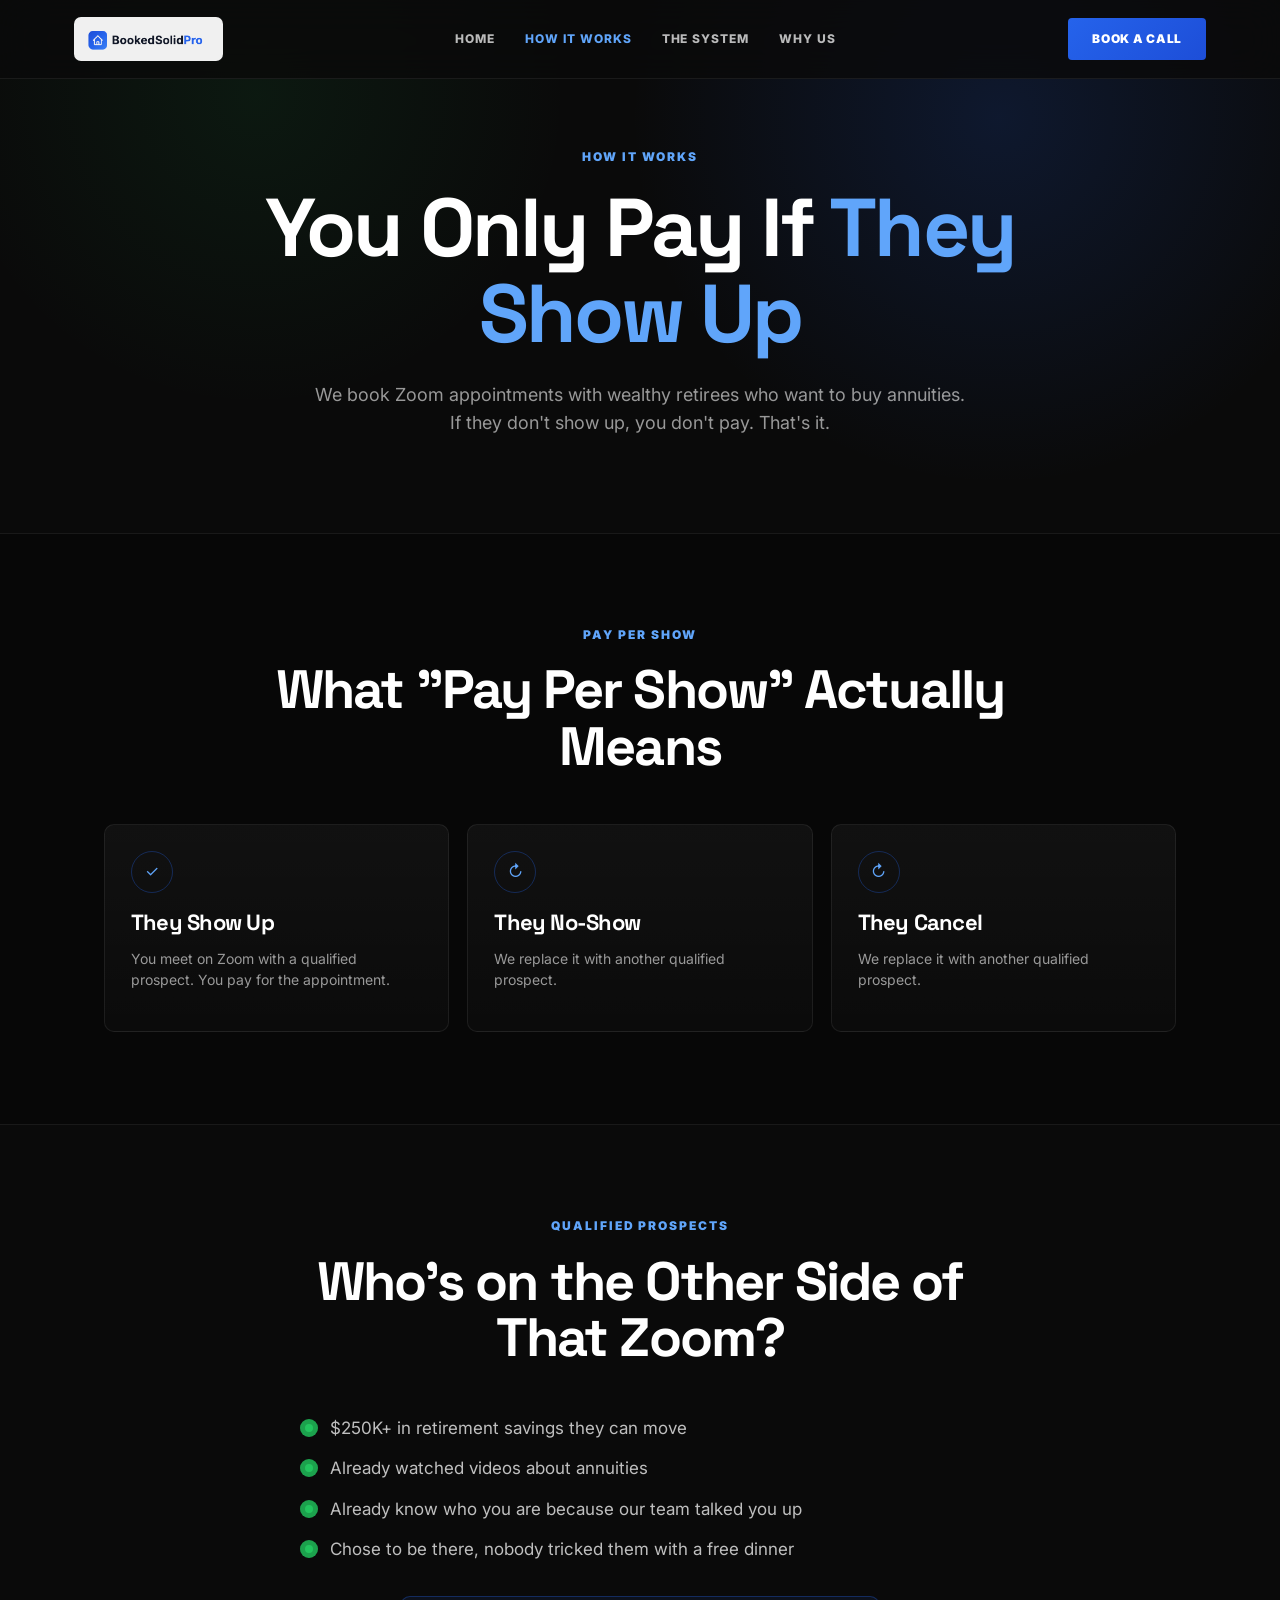
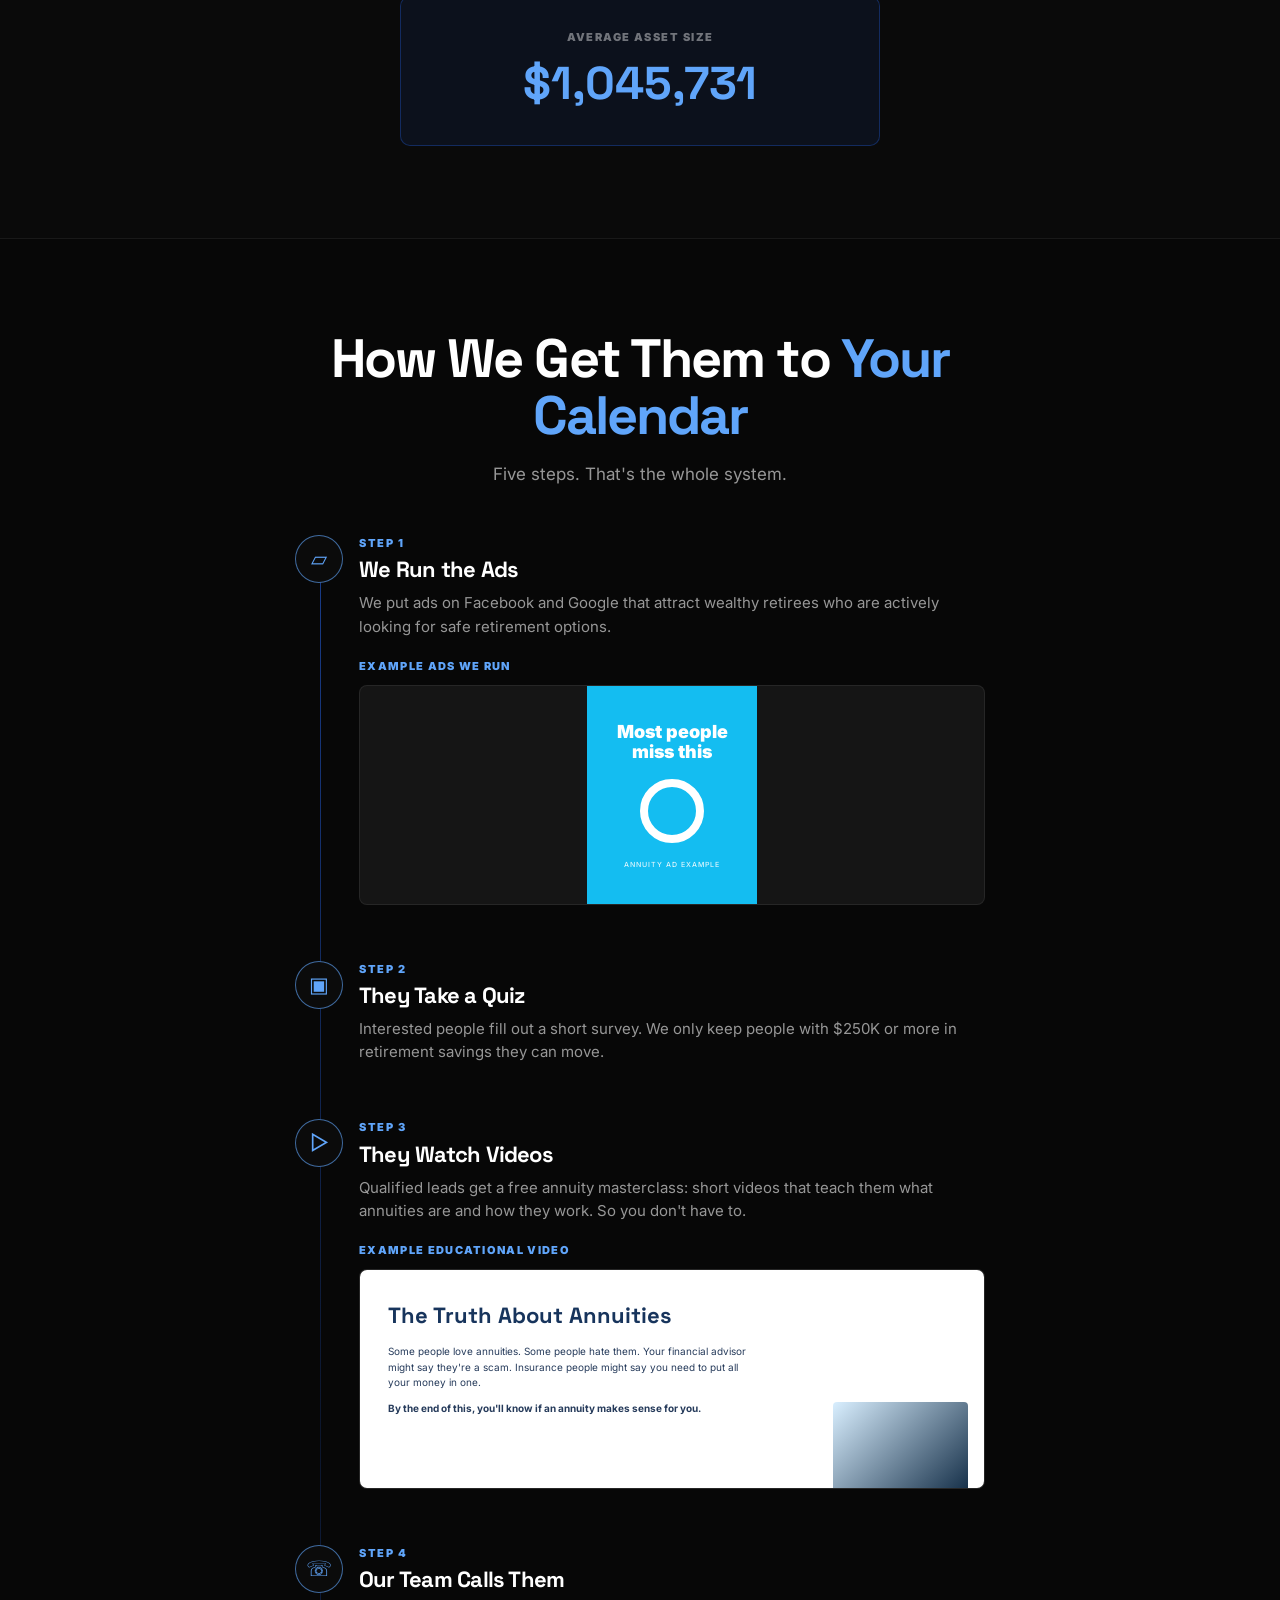
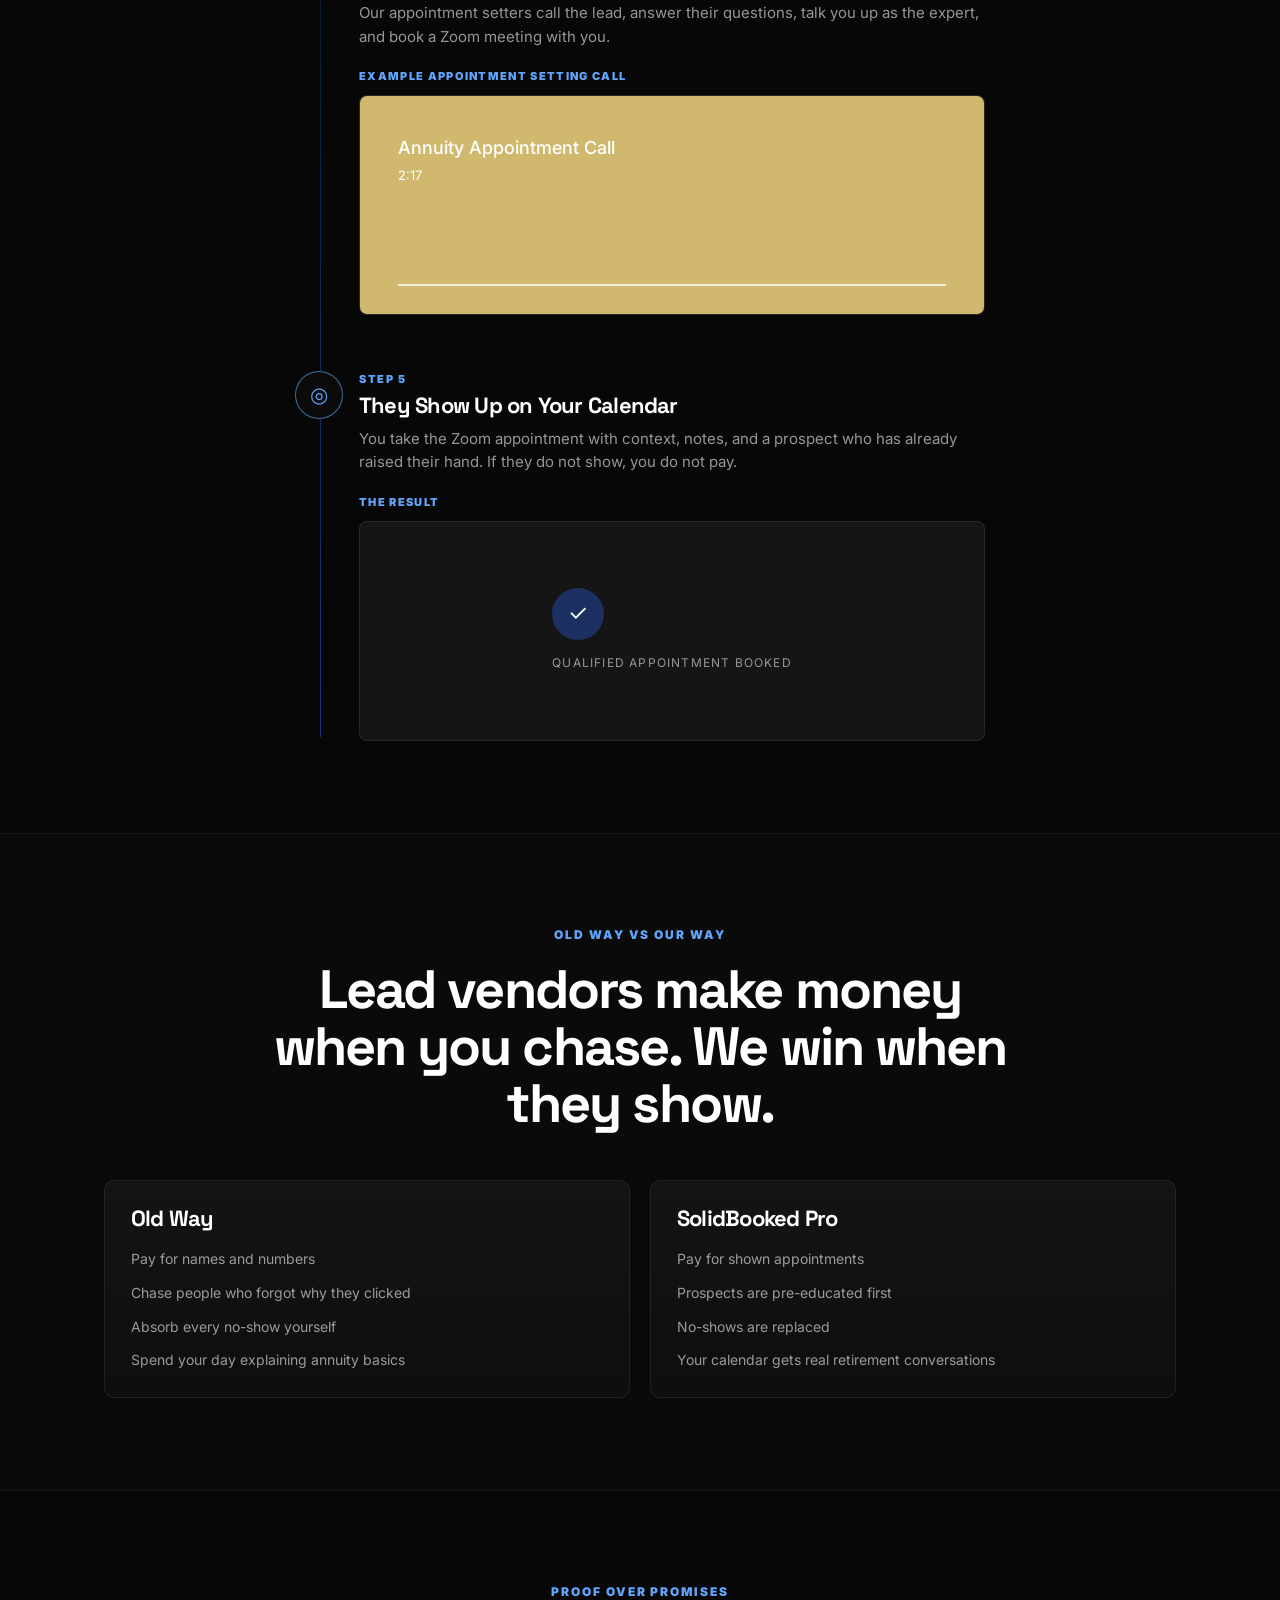
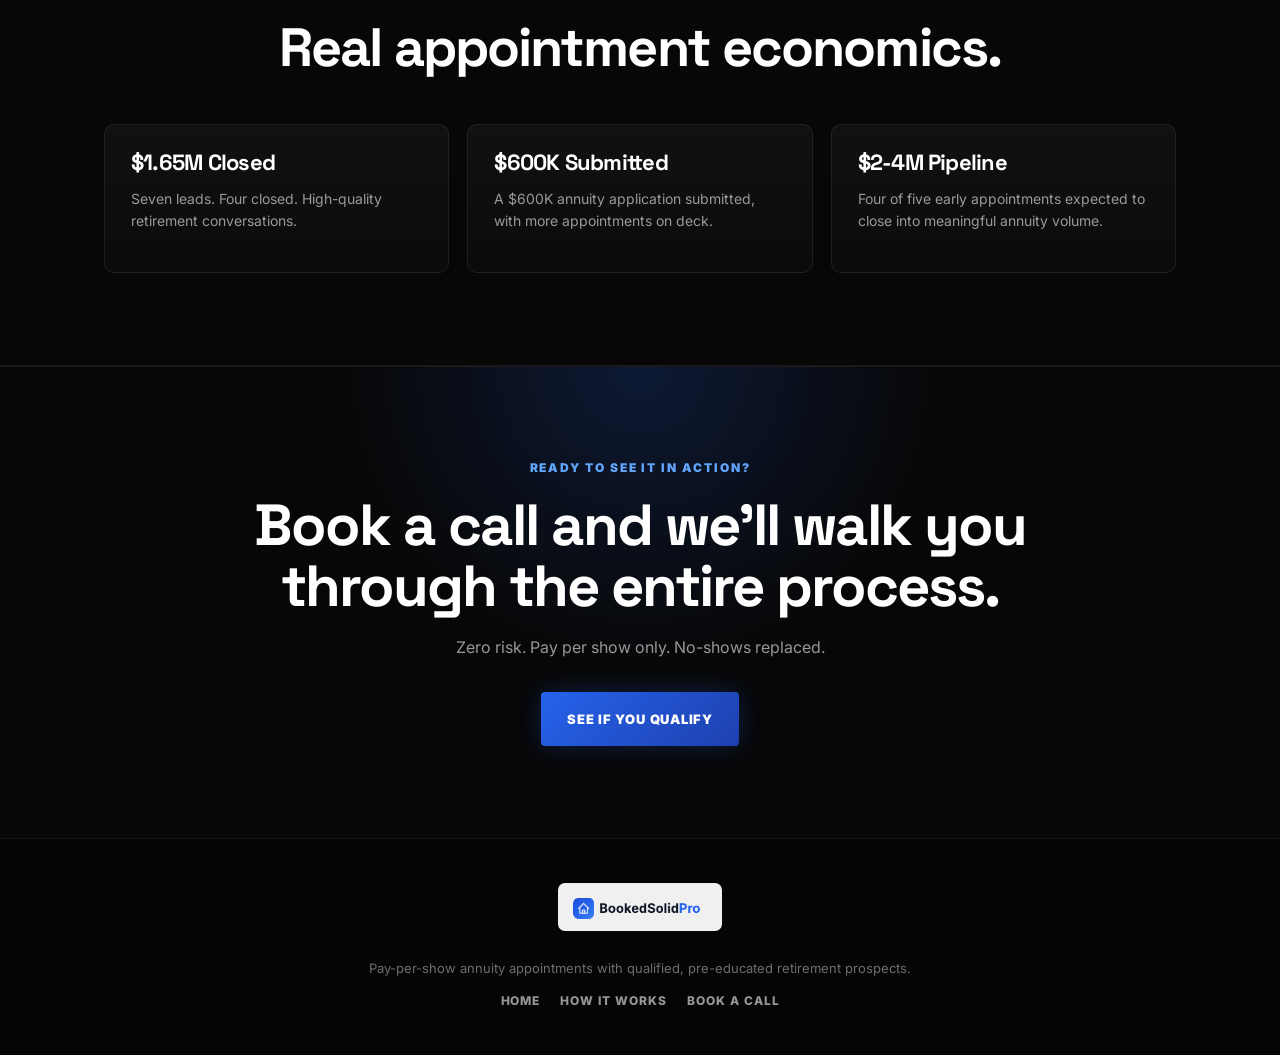
==== commit 169ee7a2: "fix(nav): relabel anchors to match the sections they actually land on The homepage nav advertised Wi" ====
--- a/how-it-works/index.html
+++ b/how-it-works/index.html
@@ -18,9 +18,8 @@
       <nav class="nav-links" aria-label="Primary navigation">
         <a href="../">Home</a>
         <a class="active" href="./">How It Works</a>
-        <a href="../#wins">Wins</a>
-        <a href="../#about">About Us</a>
-        <a href="../#careers">Careers</a>
+        <a href="../#about">The System</a>
+        <a href="../#wins">Why Us</a>
       </nav>
       <a class="nav-btn" href="../lp/promo-offer-vll/">Book a Call</a>
     </div>
